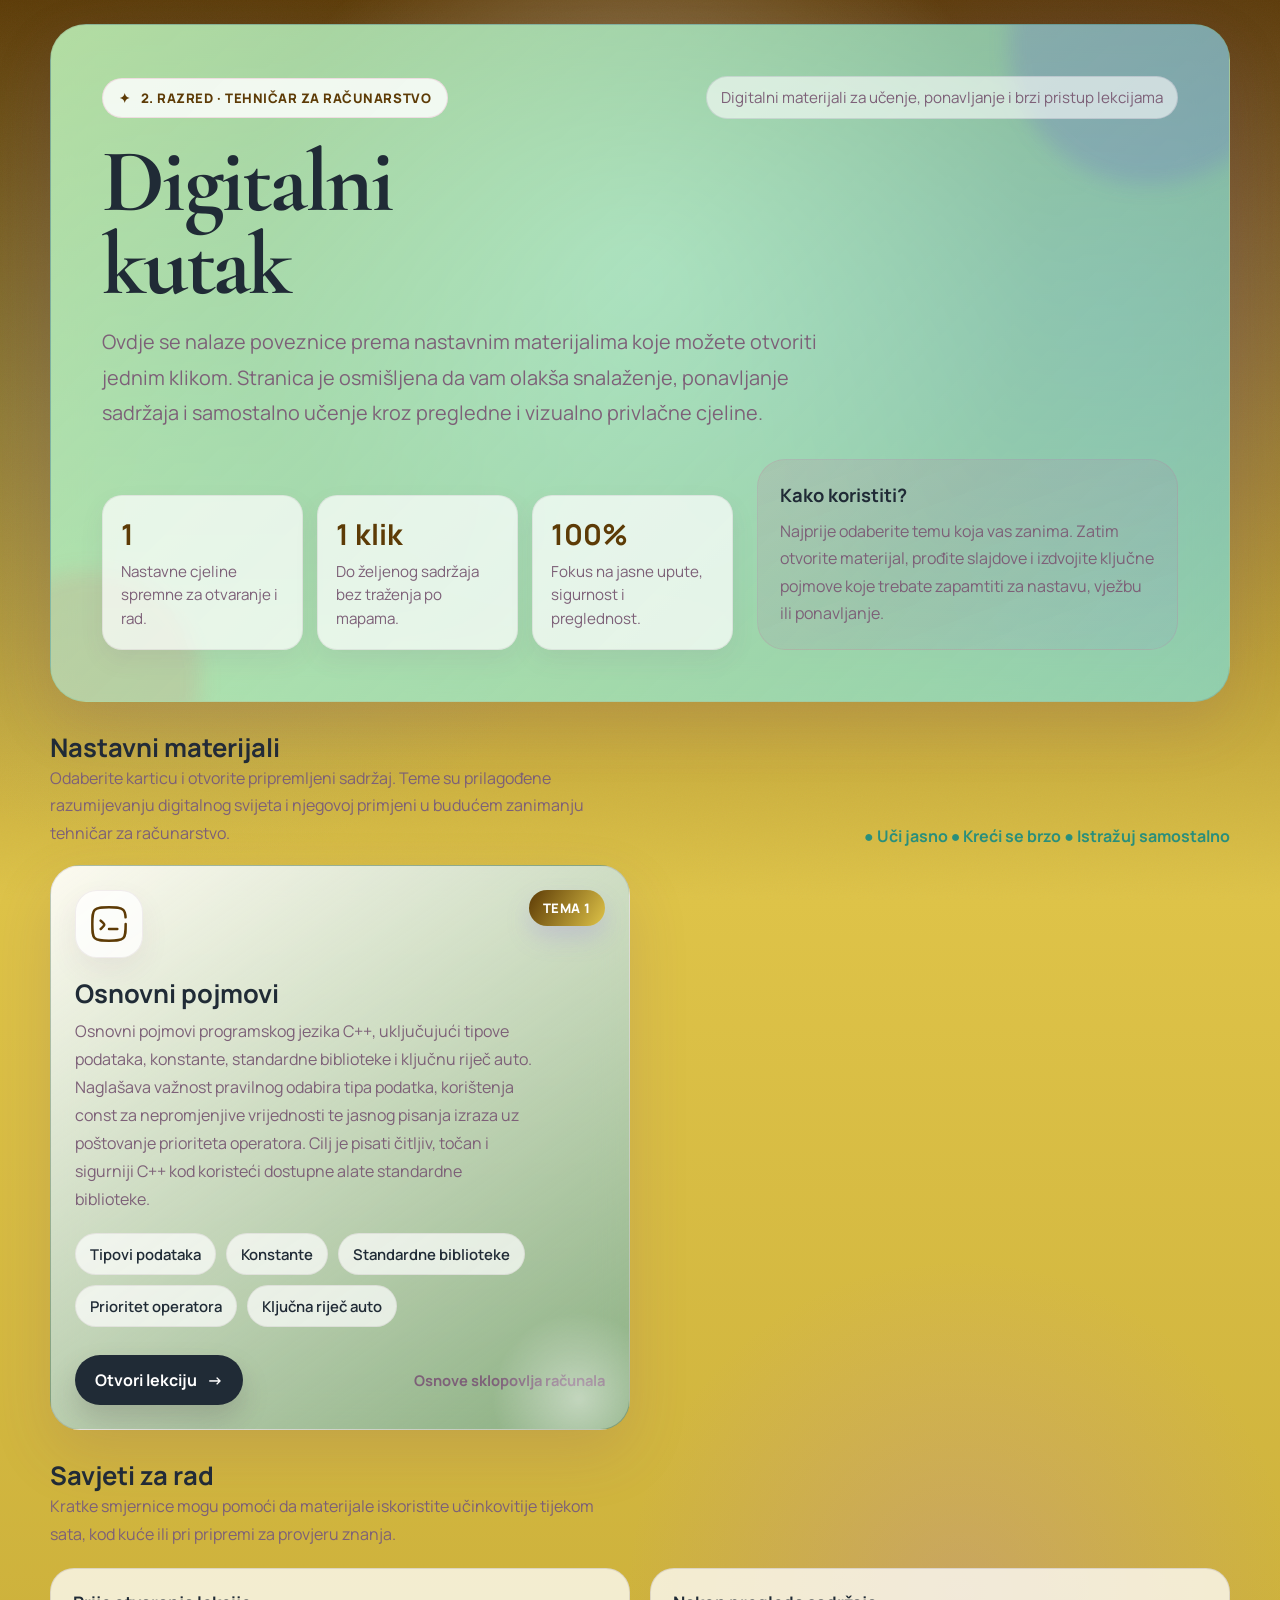
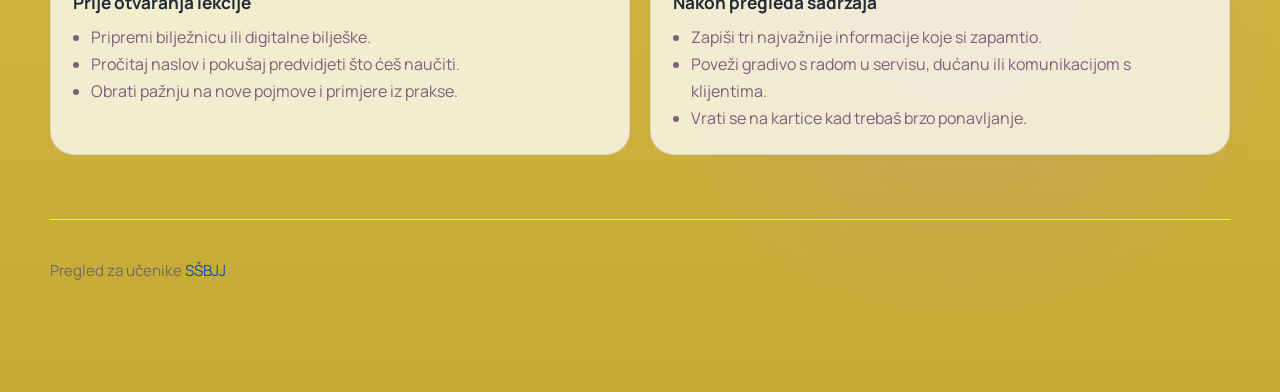
==== index.html @ 0dcd04c0 "initial" ====
<!DOCTYPE html>
<html lang="hr">

<head>
  <meta charset="UTF-8" />
  <meta name="viewport" content="width=device-width, initial-scale=1.0" />
  <title>Digitalni kutak - Tehničar za računarstvo</title>
  <link rel="preconnect" href="https://fonts.googleapis.com">
  <link rel="preconnect" href="https://fonts.gstatic.com" crossorigin>
  <link
    href="https://fonts.googleapis.com/css2?family=Cormorant+Garamond:wght@500;600;700&family=Manrope:wght@400;500;600;700;800&display=swap"
    rel="stylesheet">

  <link rel="stylesheet" href="extra.css">
  <style>
    :root {
      --bg: #f8f8ff;
      --surface: rgba(255, 255, 255, 0.72);
      --surface-strong: rgba(255, 255, 255, 0.9);
      --text: #202b36;
      --muted: #7d6078;
      --line: rgba(57, 43, 89, 0.12);
      --primary: #5d3b06;
      --primary-2: #dec348;
      --accent: #ffbf69;
      --success: #2a8f7b;
      --shadow: 0 24px 60px rgba(117, 66, 113, 0.16);
      --radius-xl: 30px;
      --radius-lg: 22px;
      --radius-md: 16px;
      --space: clamp(16px, 2vw, 24px);
    }

    * {
      box-sizing: border-box;
    }

    html {
      scroll-behavior: smooth;
    }

    body {
      margin: 0;
      min-height: 100vh;
      font-family: 'Manrope', sans-serif;
      color: var(--text);
      background:
        radial-gradient(circle at 15% 20%, rgba(79, 141, 217, 0.18), transparent 24%),
        radial-gradient(circle at 85% 15%, rgba(126, 107, 232, 0.2), transparent 20%),
        radial-gradient(circle at 75% 80%, rgba(173, 105, 255, 0.18), transparent 18%),
        linear-gradient(180deg, #5d3b06 0%, #dec348 45%, #c5a936 100%);
      overflow-x: hidden;
    }

    .grain,
    .glow {
      position: fixed;
      inset: 0;
      pointer-events: none;
      z-index: 0;
    }

    .grain {
      opacity: 0.08;
      background-image: url("data:image/svg+xml,%3Csvg xmlns='http://www.w3.org/2000/svg' width='180' height='180' viewBox='0 0 180 180'%3E%3Cfilter id='n'%3E%3CfeTurbulence type='fractalNoise' baseFrequency='0.8' numOctaves='2' stitchTiles='stitch'/%3E%3C/filter%3E%3Crect width='180' height='180' filter='url(%23n)' opacity='0.45'/%3E%3C/svg%3E");
    }

    .glow {
      background: radial-gradient(circle at 50% 30%, rgba(255, 255, 255, 0.45), transparent 45%);
    }

    .page {
      position: relative;
      z-index: 1;
      width: min(1180px, calc(100% - 32px));
      margin: 0 auto;
      padding: 24px 0 48px;
    }

    .hero {
      position: relative;
      overflow: hidden;
      padding: clamp(28px, 4vw, 52px);
      border: 1px solid var(--line);
      border-radius: 36px;
      background: linear-gradient(135deg, rgba(197, 255, 195, 0.82), rgba(112, 238, 255, 0.58));
      backdrop-filter: blur(18px);
      box-shadow: var(--shadow);
      isolation: isolate;
    }

    .hero::before,
    .hero::after {
      content: "";
      position: absolute;
      border-radius: 50%;
      filter: blur(10px);
      z-index: -1;
    }

    .hero::before {
      width: 280px;
      height: 280px;
      top: -120px;
      right: -60px;
      background: rgba(100, 79, 217, 0.18);
    }

    .hero::after {
      width: 220px;
      height: 220px;
      left: -70px;
      bottom: -90px;
      background: rgba(232, 107, 107, 0.15);
    }

    .hero-top {
      display: flex;
      justify-content: space-between;
      gap: 16px;
      align-items: center;
      flex-wrap: wrap;
      margin-bottom: 22px;
    }

    .badge {
      display: inline-flex;
      align-items: center;
      gap: 10px;
      padding: 10px 16px;
      border-radius: 999px;
      background: rgba(255, 255, 255, 0.84);
      border: 1px solid rgba(217, 79, 145, 0.16);
      color: var(--primary);
      font-weight: 800;
      letter-spacing: 0.04em;
      text-transform: uppercase;
      font-size: 0.82rem;
    }

    .theme-note {
      display: inline-flex;
      align-items: center;
      gap: 10px;
      color: var(--muted);
      font-size: 0.95rem;
      padding: 10px 14px;
      border-radius: 999px;
      background: rgba(255, 255, 255, 0.6);
      border: 1px solid var(--line);
    }

    h1 {
      margin: 0;
      max-width: 11ch;
      font-family: 'Cormorant Garamond', serif;
      font-size: clamp(3rem, 7vw, 5.8rem);
      line-height: 0.92;
      letter-spacing: -0.03em;
    }

    .lead {
      margin: 18px 0 0;
      max-width: 62ch;
      color: var(--muted);
      font-size: clamp(1.05rem, 1.8vw, 1.24rem);
      line-height: 1.8;
    }

    .hero-grid {
      display: grid;
      grid-template-columns: 1.2fr 0.8fr;
      gap: 24px;
      align-items: end;
      margin-top: 28px;
    }

    .stats {
      display: grid;
      grid-template-columns: repeat(3, minmax(0, 1fr));
      gap: 14px;
    }

    .stat {
      padding: 18px;
      border-radius: 20px;
      background: rgba(255, 255, 255, 0.72);
      border: 1px solid rgba(89, 43, 82, 0.08);
      box-shadow: 0 10px 24px rgba(117, 66, 113, 0.08);
    }

    .stat strong {
      display: block;
      font-size: 1.8rem;
      margin-bottom: 6px;
      color: var(--primary);
    }

    .stat span {
      color: var(--muted);
      font-size: 0.95rem;
      line-height: 1.5;
    }

    .mini-card {
      align-self: stretch;
      padding: 22px;
      border-radius: 28px;
      background: linear-gradient(160deg, rgba(217, 79, 145, 0.12), rgba(143, 107, 232, 0.08));
      border: 1px solid rgba(217, 79, 145, 0.12);
    }

    .mini-card h2 {
      margin: 0 0 10px;
      font-size: 1.15rem;
    }

    .mini-card p {
      margin: 0;
      color: var(--muted);
      line-height: 1.7;
    }

    .section {
      margin-top: 28px;
    }

    .section-head {
      display: flex;
      align-items: end;
      justify-content: space-between;
      gap: 16px;
      margin-bottom: 18px;
      flex-wrap: wrap;
    }

    .section-head h2 {
      margin: 0;
      font-size: clamp(1.5rem, 2vw, 2rem);
    }

    .section-head p {
      margin: 0;
      color: var(--muted);
      max-width: 58ch;
      line-height: 1.7;
    }

    .cards {
      display: grid;
      grid-template-columns: repeat(2, minmax(0, 1fr));
      gap: 20px;
    }

    .card {
      position: relative;
      overflow: hidden;
      display: flex;
      flex-direction: column;
      min-height: 320px;
      padding: 24px;
      border-radius: var(--radius-xl);
      border: 1px solid var(--line);
      background: var(--surface-strong);
      backdrop-filter: blur(16px);
      box-shadow: var(--shadow);
      text-decoration: none;
      color: inherit;
      transition: transform 180ms ease, box-shadow 180ms ease, border-color 180ms ease;
    }

    .card:hover,
    .card:focus-visible {
      transform: translateY(-5px);
      box-shadow: 0 28px 60px rgba(117, 66, 113, 0.2);
      border-color: rgba(217, 79, 145, 0.28);
    }

    .card::before {
      content: "";
      position: absolute;
      inset: auto -40px -60px auto;
      width: 180px;
      height: 180px;
      border-radius: 50%;
      background: radial-gradient(circle, rgba(255, 255, 255, 0.9), transparent 68%);
      opacity: 0.9;
    }

    .card--blue {
      background: linear-gradient(145deg, rgba(255, 255, 255, 0.92), rgba(228, 245, 255, 0.92));
    }

    .card--pink {
      background: linear-gradient(145deg, rgba(255, 255, 255, 0.92), rgba(255, 233, 245, 0.95));
    }

    .card--blue-dark {
      background: linear-gradient(145deg, rgba(255, 255, 255, 0.92), rgba(0, 158, 249, 0.35));

      &::before {
        opacity: 0.5;
      }
    }

    .card--red-dark {
      background: linear-gradient(145deg, rgba(191, 33, 27, 0.35), rgba(226, 65, 51, 0.15));
    }

    .card--yellow {
      background: linear-gradient(145deg, rgba(255, 255, 255, 0.92), rgba(243, 181, 60, .25));
    }

    .card--green {
      background: linear-gradient(145deg, rgba(255, 255, 255, 0.92), rgba(62, 139, 135, 0.25));
    }

    .card-top {
      display: flex;
      justify-content: space-between;
      align-items: flex-start;
      gap: 16px;
    }

    .icon-wrap {
      width: 68px;
      height: 68px;
      border-radius: 22px;
      display: grid;
      place-items: center;
      background: rgba(255, 255, 255, 0.78);
      border: 1px solid rgba(89, 43, 82, 0.08);
      box-shadow: 0 12px 28px rgba(117, 66, 113, 0.08);
      flex-shrink: 0;
    }

    .tag {
      padding: 9px 14px;
      border-radius: 999px;
      font-size: 0.82rem;
      font-weight: 800;
      letter-spacing: 0.04em;
      text-transform: uppercase;
      color: white;
      background: linear-gradient(120deg, var(--primary), var(--primary-2));
      box-shadow: 0 12px 24px rgba(143, 107, 232, 0.22);
    }

    .card h3 {
      margin: 22px 0 10px;
      font-size: clamp(1.55rem, 2vw, 2rem);
      line-height: 1.08;
    }

    .card p {
      margin: 0;
      color: var(--muted);
      line-height: 1.75;
      max-width: 46ch;
    }

    .highlights {
      display: flex;
      flex-wrap: wrap;
      gap: 10px;
      margin-top: 20px;
    }

    .chip {
      padding: 10px 14px;
      border-radius: 999px;
      background: rgba(255, 255, 255, 0.7);
      border: 1px solid rgba(89, 43, 82, 0.08);
      color: var(--text);
      font-weight: 600;
      font-size: 0.93rem;
    }

    .cta-row {
      display: flex;
      align-items: center;
      justify-content: space-between;
      gap: 16px;
      margin-top: auto;
      padding-top: 28px;
    }

    .cta {
      display: inline-flex;
      align-items: center;
      gap: 10px;
      padding: 14px 20px;
      border-radius: 999px;
      background: var(--text);
      color: #fff;
      font-weight: 700;
      text-decoration: none;
      box-shadow: 0 14px 28px rgba(54, 32, 51, 0.18);
    }

    .meta {
      color: var(--muted);
      font-size: 0.92rem;
      font-weight: 700;
    }

    .notes {
      display: grid;
      grid-template-columns: 1fr 1fr;
      gap: 20px;
      margin-top: 20px;
    }

    .note {
      padding: 22px;
      border-radius: 24px;
      background: rgba(255, 255, 255, 0.76);
      border: 1px solid var(--line);
    }

    .note h3 {
      margin: 0 0 10px;
      font-size: 1.08rem;
    }

    .note p,
    .note li {
      color: var(--muted);
      line-height: 1.7;
    }

    .note ul {
      margin: 0;
      padding-left: 18px;
    }

    footer {
      margin-top: 24px;
      padding: 18px 4px 4px;
      color: var(--muted);
      text-align: center;
      font-size: 0.95rem;
    }

    .sparkles {
      display: inline-flex;
      align-items: center;
      gap: 8px;
      font-weight: 700;
      color: var(--success);
    }

    .skip-link {
      position: absolute;
      left: 12px;
      top: -48px;
      background: #fff;
      color: var(--text);
      padding: 10px 14px;
      border-radius: 12px;
      z-index: 10;
    }

    .skip-link:focus {
      top: 12px;
    }

    @media (max-width: 900px) {

      .hero-grid,
      .cards,
      .notes {
        grid-template-columns: 1fr;
      }

      .stats {
        grid-template-columns: 1fr;
      }

      h1 {
        max-width: 100%;
      }
    }

    @media (max-width: 640px) {
      .page {
        width: min(100% - 18px, 1180px);
        padding-top: 12px;
      }

      .hero,
      .card,
      .note {
        border-radius: 24px;
      }

      .hero-top,
      .section-head,
      .cta-row,
      .card-top {
        align-items: flex-start;
      }

      .cta-row {
        flex-direction: column;
        align-items: stretch;
      }

      .cta {
        justify-content: center;
      }
    }

    @media (prefers-reduced-motion: reduce) {
      html {
        scroll-behavior: auto;
      }

      *,
      *::before,
      *::after {
        animation: none !important;
        transition: none !important;
      }
    }
  </style>
</head>

<body>
  <a class="skip-link" href="#sadrzaj">Preskoči na sadržaj</a>
  <div class="grain"></div>
  <div class="glow"></div>

  <main class="page" id="sadrzaj">
    <section class="hero" aria-labelledby="naslov-stranice">
      <div class="hero-top">
        <div class="badge">
          <span>✦</span>
          <span>2. razred · Tehničar za računarstvo</span>
        </div>
        <div class="theme-note">Digitalni materijali za učenje, ponavljanje i brzi pristup lekcijama</div>
      </div>

      <h1 id="naslov-stranice">Digitalni kutak</h1>
      <p class="lead">
        Ovdje se nalaze poveznice prema nastavnim materijalima koje možete otvoriti jednim klikom.
        Stranica je osmišljena da vam olakša snalaženje, ponavljanje sadržaja i samostalno učenje kroz pregledne i
        vizualno privlačne cjeline.
      </p>

      <div class="hero-grid">
        <div class="stats" aria-label="Brzi pregled materijala">
          <div class="stat">
            <strong>1</strong>
            <span>Nastavne cjeline spremne za otvaranje i rad.</span>
          </div>
          <div class="stat">
            <strong>1 klik</strong>
            <span>Do željenog sadržaja bez traženja po mapama.</span>
          </div>
          <div class="stat">
            <strong>100%</strong>
            <span>Fokus na jasne upute, sigurnost i preglednost.</span>
          </div>
        </div>

        <aside class="mini-card" aria-label="Napomena za učenike">
          <h2>Kako koristiti?</h2>
          <p>
            Najprije odaberite temu koja vas zanima. Zatim otvorite materijal, prođite slajdove i izdvojite ključne
            pojmove koje trebate zapamtiti za nastavu, vježbu ili ponavljanje.
          </p>
        </aside>
      </div>
    </section>

    <section class="section" aria-labelledby="materijali">
      <div class="section-head">
        <div>
          <h2 id="materijali">Nastavni materijali</h2>
          <p>Odaberite karticu i otvorite pripremljeni sadržaj. Teme su prilagođene razumijevanju digitalnog svijeta i
            njegovoj primjeni u budućem zanimanju tehničar za računarstvo.</p>
        </div>
        <div class="sparkles">● Uči jasno ● Kreći se brzo ● Istražuj samostalno</div>
      </div>

      <div class="cards">
        <a class="card card--blue-dark" href="./osnove.html" target="_blank" rel="noopener noreferrer"
          aria-label="Otvori materijal Osnovni pojmovi">
          <div class="card-top">
            <div class="icon-wrap" aria-hidden="true">
              <svg viewBox="0 0 24 24" width="40px" fill="none" xmlns="http://www.w3.org/2000/svg">
                <g id="SVGRepo_bgCarrier" stroke-width="0"></g>
                <g id="SVGRepo_tracerCarrier" stroke-linecap="round" stroke-linejoin="round"></g>
                <g id="SVGRepo_iconCarrier">
                  <path d="M17 15H14.5H12" stroke="#5d3b06" stroke-width="1.5" stroke-linecap="round"></path>
                  <path
                    d="M7 10L7.2344 10.1953C8.51608 11.2634 9.15693 11.7974 9.15693 12.5C9.15693 13.2026 8.51608 13.7366 7.2344 14.8047L7 15"
                    stroke="#5d3b06" stroke-width="1.5" stroke-linecap="round"></path>
                  <path
                    d="M22 12C22 16.714 22 19.0711 20.5355 20.5355C19.0711 22 16.714 22 12 22C7.28595 22 4.92893 22 3.46447 20.5355C2 19.0711 2 16.714 2 12C2 7.28595 2 4.92893 3.46447 3.46447C4.92893 2 7.28595 2 12 2C16.714 2 19.0711 2 20.5355 3.46447C21.5093 4.43821 21.8356 5.80655 21.9449 8"
                    stroke="#5d3b06" stroke-width="1.5" stroke-linecap="round"></path>
                </g>
              </svg>
            </div>
            <span class="tag">Tema 1</span>
          </div>

          <h3>Osnovni pojmovi</h3>
          <p>
            Osnovni pojmovi programskog jezika C++, uključujući tipove podataka, konstante, standardne biblioteke i
            ključnu riječ auto. Naglašava važnost pravilnog odabira tipa podatka, korištenja const za nepromjenjive
            vrijednosti te jasnog pisanja izraza uz poštovanje prioriteta operatora. Cilj je pisati čitljiv, točan i
            sigurniji C++ kod koristeći dostupne alate standardne biblioteke.
          </p>

          <div class="highlights" aria-label="Ključne teme">
            <span class="chip">Tipovi podataka</span>
            <span class="chip">Konstante</span>
            <span class="chip">Standardne biblioteke</span>
            <span class="chip">Prioritet operatora</span>
            <span class="chip">Ključna riječ auto</span>
          </div>

          <div class="cta-row">
            <span class="cta">Otvori lekciju <span aria-hidden="true">→</span></span>
            <span class="meta">Osnove sklopovlja računala</span>
          </div>
        </a>

        <!-- <a class="card card--pink" href="./pretrazivaci.html" target="_blank" rel="noopener noreferrer"
          aria-label="Otvori materijal Internetski pretraživači i društvene mreže u poslovanju">
          <div class="card-top">
            <div class="icon-wrap" aria-hidden="true">
              <svg width="34" height="34" viewBox="0 0 24 24" fill="none" stroke="#d94f91" stroke-width="1.8"
                stroke-linecap="round" stroke-linejoin="round">
                <circle cx="11" cy="11" r="6"></circle>
                <path d="m20 20-3.5-3.5"></path>
                <path d="M8.5 11h5"></path>
                <path d="M11 8.5v5"></path>
              </svg>
            </div>
            <span class="tag">Tema 2</span>
          </div>

          <h3>Internetski pretraživači i društvene mreže</h3>
          <p>
            Ovaj materijal pokazuje kako tražiti informacije, procijeniti vjerodostojnost izvora i razumjeti digitalnu
            prisutnost u poslovanju.
            Posebno je koristan za zanimanje kozmetičara jer povezuje online komunikaciju, klijente i profesionalni
            nastup.
          </p>

          <div class="highlights" aria-label="Ključne teme">
            <span class="chip">Ključne riječi</span>
            <span class="chip">Pouzdani izvori</span>
            <span class="chip">Društvene mreže</span>
            <span class="chip">Online reputacija</span>
          </div>

          <div class="cta-row">
            <span class="cta">Otvori lekciju <span aria-hidden="true">→</span></span>
            <span class="meta">Digitalne vještine za struku</span>
          </div>
        </a>

        <a class="card card--blue-dark" href="./word.html" target="_blank" rel="noopener noreferrer"
          aria-label="Otvori materijal Programi za oblikovanje i obradu teksta – MS Word">
          <div class="card-top">
            <div class="icon-wrap" aria-hidden="true">
              <svg viewBox="0 0 32 32" xmlns="http://www.w3.org/2000/svg" xmlns:xlink="http://www.w3.org/1999/xlink"
                fill="#000000" width="34">
                <g id="SVGRepo_bgCarrier" stroke-width="0"></g>
                <g id="SVGRepo_tracerCarrier" stroke-linecap="round" stroke-linejoin="round"></g>
                <g id="SVGRepo_iconCarrier">
                  <defs>
                    <linearGradient id="a" x1="4.494" y1="-1712.086" x2="13.832" y2="-1695.914"
                      gradientTransform="translate(0 1720)" gradientUnits="userSpaceOnUse">
                      <stop offset="0" stop-color="#2368c4"></stop>
                      <stop offset="0.5" stop-color="#1a5dbe"></stop>
                      <stop offset="1" stop-color="#1146ac"></stop>
                    </linearGradient>
                  </defs>
                  <title>file_type_word</title>
                  <path
                    d="M28.806,3H9.705A1.192,1.192,0,0,0,8.512,4.191h0V9.5l11.069,3.25L30,9.5V4.191A1.192,1.192,0,0,0,28.806,3Z"
                    style="fill:#41a5ee"></path>
                  <path d="M30,9.5H8.512V16l11.069,1.95L30,16Z" style="fill:#2b7cd3"></path>
                  <path d="M8.512,16v6.5L18.93,23.8,30,22.5V16Z" style="fill:#185abd"></path>
                  <path d="M9.705,29h19.1A1.192,1.192,0,0,0,30,27.809h0V22.5H8.512v5.309A1.192,1.192,0,0,0,9.705,29Z"
                    style="fill:#103f91"></path>
                  <path d="M16.434,8.2H8.512V24.45h7.922a1.2,1.2,0,0,0,1.194-1.191V9.391A1.2,1.2,0,0,0,16.434,8.2Z"
                    style="opacity:0.10000000149011612;isolation:isolate"></path>
                  <path d="M15.783,8.85H8.512V25.1h7.271a1.2,1.2,0,0,0,1.194-1.191V10.041A1.2,1.2,0,0,0,15.783,8.85Z"
                    style="opacity:0.20000000298023224;isolation:isolate"></path>
                  <path d="M15.783,8.85H8.512V23.8h7.271a1.2,1.2,0,0,0,1.194-1.191V10.041A1.2,1.2,0,0,0,15.783,8.85Z"
                    style="opacity:0.20000000298023224;isolation:isolate"></path>
                  <path d="M15.132,8.85H8.512V23.8h6.62a1.2,1.2,0,0,0,1.194-1.191V10.041A1.2,1.2,0,0,0,15.132,8.85Z"
                    style="opacity:0.20000000298023224;isolation:isolate"></path>
                  <path
                    d="M3.194,8.85H15.132a1.193,1.193,0,0,1,1.194,1.191V21.959a1.193,1.193,0,0,1-1.194,1.191H3.194A1.192,1.192,0,0,1,2,21.959V10.041A1.192,1.192,0,0,1,3.194,8.85Z"
                    style="fill:url(#a)"></path>
                  <path
                    d="M6.9,17.988c.023.184.039.344.046.481h.028c.01-.13.032-.287.065-.47s.062-.338.089-.465l1.255-5.407h1.624l1.3,5.326a7.761,7.761,0,0,1,.162,1h.022a7.6,7.6,0,0,1,.135-.975l1.039-5.358h1.477l-1.824,7.748H10.591L9.354,14.742q-.054-.222-.122-.578t-.084-.52H9.127q-.021.189-.084.561c-.042.249-.075.432-.1.552L7.78,19.871H6.024L4.19,12.127h1.5l1.131,5.418A4.469,4.469,0,0,1,6.9,17.988Z"
                    style="fill:#fff"></path>
                </g>
              </svg>
            </div>
            <span class="tag">Tema 3</span>
          </div>

          <h3>Programi za oblikovanje i obradu teksta – MS Word</h3>
          <p>
            Materijal uvodi učenike u radno okruženje programa Microsoft Word te objašnjava kako izraditi,
            urediti i oblikovati tekstualni dokument. Kroz primjere uče se pokretanje programa, rad sa
            sučeljem, spremanje datoteka te osnovno oblikovanje teksta, odlomaka, stranice, tablica i slika.
          </p>

          <div class="highlights" aria-label="Ključne teme">
            <span class="chip">Sučelje i kartice</span>
            <span class="chip">Pisanje i oblikovanje teksta</span>
            <span class="chip">Odlomci i stranica</span>
            <span class="chip">Tablice i slike</span>
          </div>

          <div class="cta-row">
            <span class="cta">Otvori lekciju <span aria-hidden="true">→</span></span>
            <span class="meta">Osnove rada u MS Wordu</span>
          </div>
        </a>

        <a class="card card--yellow" href="./vrste-komunikacije.html" target="_blank" rel="noopener noreferrer"
          aria-label="Otvori materijal Vrste elektroničke komunikacije">
          <div class="card-top">
            <div class="icon-wrap" aria-hidden="true">
              <svg fill="rgba(243, 181, 60, .55)" width="34px" height="34px" viewBox="0 0 64 64" version="1.1"
                xml:space="preserve" xmlns="http://www.w3.org/2000/svg" xmlns:xlink="http://www.w3.org/1999/xlink"
                stroke="rgba(243, 181, 60, .55)" stroke-width="1.92">
                <g id="SVGRepo_bgCarrier" stroke-width="0"></g>
                <g id="SVGRepo_tracerCarrier" stroke-linecap="round" stroke-linejoin="round"></g>
                <g id="SVGRepo_iconCarrier">
                  <g id="smart_lamp"></g>
                  <g id="e-wallet"></g>
                  <g id="virtual_reality"></g>
                  <g id="payment"></g>
                  <g id="cloud_storage"></g>
                  <g id="security_camera"></g>
                  <g id="smart_home"></g>
                  <g id="connection"></g>
                  <g id="game"></g>
                  <g id="drone"></g>
                  <g id="smart_car"></g>
                  <g id="camera"></g>
                  <g id="online_business"></g>
                  <g id="smartwatch"></g>
                  <g id="online_shopping"></g>
                  <g id="smart_Television"></g>
                  <g id="security"></g>
                  <g id="communication">
                    <g>
                      <path
                        d="M35,30c2.2,0,4-1.8,4-4s-1.8-4-4-4c-2.2,0-4,1.8-4,4S32.8,30,35,30z M35,24c1.1,0,2,0.9,2,2s-0.9,2-2,2s-2-0.9-2-2 S33.9,24,35,24z">
                      </path>
                      <path
                        d="M24,30c2.2,0,4-1.8,4-4s-1.8-4-4-4s-4,1.8-4,4S21.8,30,24,30z M24,24c1.1,0,2,0.9,2,2s-0.9,2-2,2s-2-0.9-2-2 S22.9,24,24,24z">
                      </path>
                      <path
                        d="M13,22c-2.2,0-4,1.8-4,4s1.8,4,4,4s4-1.8,4-4S15.2,22,13,22z M13,28c-1.1,0-2-0.9-2-2s0.9-2,2-2s2,0.9,2,2S14.1,28,13,28z ">
                      </path>
                      <path
                        d="M60.3,9.1c-0.4-0.1-0.8,0-1.1,0.3l-8.5,10.2C50,20.5,48.8,21,47.7,21H45v-6c0-3.3-2.7-6-6-6H9c-3.3,0-6,2.7-6,6v39 c0,0.4,0.3,0.8,0.7,0.9C3.8,55,3.9,55,4,55c0.3,0,0.6-0.1,0.8-0.4l8.5-10.2c0.8-0.9,1.9-1.4,3.1-1.4H19v6c0,3.3,2.7,6,6,6h30 c3.3,0,6-2.7,6-6V10C61,9.6,60.7,9.2,60.3,9.1z M11.7,43.2L5,51.2V15c0-2.2,1.8-4,4-4h30c2.2,0,4,1.8,4,4v22c0,2.2-1.8,4-4,4H16.3 C14.6,41,12.9,41.8,11.7,43.2z M59,49c0,2.2-1.8,4-4,4H25c-2.2,0-4-1.8-4-4v-6h18c3.3,0,6-2.7,6-6V23h2.7c1.8,0,3.5-0.8,4.6-2.2 l6.7-8.1V49z">
                      </path>
                      <path
                        d="M47,38c0,2.2,1.8,4,4,4s4-1.8,4-4s-1.8-4-4-4S47,35.8,47,38z M53,38c0,1.1-0.9,2-2,2s-2-0.9-2-2s0.9-2,2-2S53,36.9,53,38z ">
                      </path>
                    </g>
                  </g>
                  <g id="remote_control"></g>
                  <g id="satelite_dish"></g>
                </g>
              </svg>
            </div>
            <span class="tag">Tema 4</span>
          </div>

          <h3>Vrste elektroničke komunikacije</h3>
          <p>
            Materijal sadrži primjere pomoću kojih učenici upoznaju e-poštu, chat aplikacije, videopozive i alate
            za timsku suradnju te razlikuju formalnu od neformalne komunikacije. Obrađuju se struktura poslovne
            e-poruke, pravila poslovnog bontona, primjeren jezik i profesionalan ton u komunikaciji s klijentima i
            suradnicima.
          </p>

          <div class="highlights" aria-label="Ključne teme">
            <span class="chip">Eketronička komunikacija</span>
            <span class="chip">Formalno / Neformalno</span>
            <span class="chip">Pravila pisanja</span>
            <span class="chip">Rizične poruke</span>
          </div>

          <div class="cta-row">
            <span class="cta">Otvori lekciju <span aria-hidden="true">→</span></span>
            <span class="meta">Komunikacija sa klijentima</span>
          </div>
        </a>

        <a class="card card--red-dark" href="./posta.html" target="_blank" rel="noopener noreferrer"
          aria-label="Otvori materijal Programi za oblikovanje i obradu teksta – MS Word">
          <div class="card-top">
            <div class="icon-wrap" aria-hidden="true">
              <svg viewBox="0 0 24 24" fill="none" width="34px" xmlns="http://www.w3.org/2000/svg">
                <g id="SVGRepo_bgCarrier" stroke-width="0"></g>
                <g id="SVGRepo_tracerCarrier" stroke-linecap="round" stroke-linejoin="round"></g>
                <g id="SVGRepo_iconCarrier">
                  <path d="M4 7.00005L10.2 11.65C11.2667 12.45 12.7333 12.45 13.8 11.65L20 7" stroke="#bf211b"
                    stroke-width="2" stroke-linecap="round" stroke-linejoin="round"></path>
                  <rect x="3" y="5" width="18" height="14" rx="2" stroke="#bf211b" stroke-width="2"
                    stroke-linecap="round"></rect>
                </g>
              </svg>
            </div>
            <span class="tag">Tema 5</span>
          </div>

          <h3>Elektronička pošta u poslovanju</h3>
          <p>
            Materijal uvodi učenike u poslovnu uporabu elektroničke pošte u programu Gmail te objašnjava kako otvoriti,
            konfigurirati i sigurno koristiti e-mail račun. Kroz praktične primjere učenici uče postaviti dvofaktorsku
            autentifikaciju, organizirati dolaznu poštu pomoću oznaka i filtara, sigurno slati privitke i velike
            datoteke putem Google Drive poveznica te pisati jasne i profesionalne poslovne poruke.
          </p>

          <div class="highlights" aria-label="Ključne teme">
            <span class="chip">Račun i sigurnost</span>
            <span class="chip">Oznake, filtri, pretraživanje</span>
            <span class="chip">Poslovni odgovor</span>
            <span class="chip">Automatizacija</span>
          </div>

          <div class="cta-row">
            <span class="cta">Otvori lekciju <span aria-hidden="true">→</span></span>
            <span class="meta">Osnove rada sa Gmailom</span>
          </div>
        </a>

        <a class="card card--green" href="./excel.html" target="_blank" rel="noopener noreferrer"
          aria-label="Otvori materijal Programi za oblikovanje i obradu teksta – MS Excel">
          <div class="card-top">
            <div class="icon-wrap" aria-hidden="true">
              <svg viewBox="0 0 32 32" xmlns="http://www.w3.org/2000/svg" xmlns:xlink="http://www.w3.org/1999/xlink"
                fill="#000000" width="34">
                <g id="SVGRepo_bgCarrier" stroke-width="0"></g>
                <g id="SVGRepo_tracerCarrier" stroke-linecap="round" stroke-linejoin="round"></g>
                <g id="SVGRepo_iconCarrier">
                  <defs>
                    <linearGradient id="a" x1="4.494" y1="-2092.086" x2="13.832" y2="-2075.914"
                      gradientTransform="translate(0 2100)" gradientUnits="userSpaceOnUse">
                      <stop offset="0" stop-color="#18884f"></stop>
                      <stop offset="0.5" stop-color="#117e43"></stop>
                      <stop offset="1" stop-color="#0b6631"></stop>
                    </linearGradient>
                  </defs>
                  <title>file_type_excel</title>
                  <path
                    d="M19.581,15.35,8.512,13.4V27.809A1.192,1.192,0,0,0,9.705,29h19.1A1.192,1.192,0,0,0,30,27.809h0V22.5Z"
                    style="fill:#185c37"></path>
                  <path d="M19.581,3H9.705A1.192,1.192,0,0,0,8.512,4.191h0V9.5L19.581,16l5.861,1.95L30,16V9.5Z"
                    style="fill:#21a366"></path>
                  <path d="M8.512,9.5H19.581V16H8.512Z" style="fill:#107c41"></path>
                  <path d="M16.434,8.2H8.512V24.45h7.922a1.2,1.2,0,0,0,1.194-1.191V9.391A1.2,1.2,0,0,0,16.434,8.2Z"
                    style="opacity:0.10000000149011612;isolation:isolate"></path>
                  <path d="M15.783,8.85H8.512V25.1h7.271a1.2,1.2,0,0,0,1.194-1.191V10.041A1.2,1.2,0,0,0,15.783,8.85Z"
                    style="opacity:0.20000000298023224;isolation:isolate"></path>
                  <path d="M15.783,8.85H8.512V23.8h7.271a1.2,1.2,0,0,0,1.194-1.191V10.041A1.2,1.2,0,0,0,15.783,8.85Z"
                    style="opacity:0.20000000298023224;isolation:isolate"></path>
                  <path d="M15.132,8.85H8.512V23.8h6.62a1.2,1.2,0,0,0,1.194-1.191V10.041A1.2,1.2,0,0,0,15.132,8.85Z"
                    style="opacity:0.20000000298023224;isolation:isolate"></path>
                  <path
                    d="M3.194,8.85H15.132a1.193,1.193,0,0,1,1.194,1.191V21.959a1.193,1.193,0,0,1-1.194,1.191H3.194A1.192,1.192,0,0,1,2,21.959V10.041A1.192,1.192,0,0,1,3.194,8.85Z"
                    style="fill:#117e43"></path>
                  <path
                    d="M5.7,19.873l2.511-3.884-2.3-3.862H7.758L9.013,14.6c.116.234.2.408.238.524h.017c.082-.188.169-.369.26-.546l1.342-2.447h1.7l-2.359,3.84,2.419,3.905H10.821l-1.45-2.711A2.355,2.355,0,0,1,9.2,16.8H9.176a1.688,1.688,0,0,1-.168.351L7.515,19.873Z"
                    style="fill:#fff"></path>
                  <path d="M28.806,3H19.581V9.5H30V4.191A1.192,1.192,0,0,0,28.806,3Z" style="fill:#33c481"></path>
                  <path d="M19.581,16H30v6.5H19.581Z" style="fill:#107c41"></path>
                </g>
              </svg>
            </div>
            <span class="tag">Tema 6</span>
          </div>

          <h3>Programi za izradu tabličnih proračuna – MS Excel </h3>
          <p>
            Materijal uvodi učenike u radno okruženje programa Microsoft Excel te objašnjava kako izraditi, urediti i
            oblikovati proračunske tablice. Kroz primjere uče se pokretanje programa, rad sa sučeljem, unos i uređivanje
            podataka, spremanje radnih knjiga te osnovno oblikovanje ćelija, redaka, stupaca, tablica, formula i
            grafikona.
          </p>

          <div class="highlights" aria-label="Ključne teme">
            <span class="chip">Sučelje i kartice</span>
            <span class="chip">Ćelije i formati</span>
            <span class="chip">Funkcije</span>
            <span class="chip">Grafikoni</span>
          </div>

          <div class="cta-row">
            <span class="cta">Otvori lekciju <span aria-hidden="true">→</span></span>
            <span class="meta">Osnove rada u MS Excelu</span>
          </div>
        </a> -->

      </div>
    </section>

    <section class="section" aria-labelledby="savjeti">
      <div class="section-head">
        <div>
          <h2 id="savjeti">Savjeti za rad</h2>
          <p>Kratke smjernice mogu pomoći da materijale iskoristite učinkovitije tijekom sata, kod kuće ili pri pripremi
            za provjeru znanja.</p>
        </div>
      </div>

      <div class="notes">
        <article class="note">
          <h3>Prije otvaranja lekcije</h3>
          <ul>
            <li>Pripremi bilježnicu ili digitalne bilješke.</li>
            <li>Pročitaj naslov i pokušaj predvidjeti što ćeš naučiti.</li>
            <li>Obrati pažnju na nove pojmove i primjere iz prakse.</li>
          </ul>
        </article>

        <article class="note">
          <h3>Nakon pregleda sadržaja</h3>
          <ul>
            <li>Zapiši tri najvažnije informacije koje si zapamtio.</li>
            <li>Poveži gradivo s radom u servisu, dućanu ili komunikacijom s klijentima.</li>
            <li>Vrati se na kartice kad trebaš brzo ponavljanje.</li>
          </ul>
        </article>
      </div>
    </section>

    <footer class="footer">
      <div class="container footer-box">
        <p>Pregled za učenike <a href="https://ss-ban-jjelacic-zapresic.skole.hr/" target="_blank"
            class="ssbjj">SŠBJJ</a>
        </p>
        <!-- <script type="text/javascript" src="https://cdnjs.buymeacoffee.com/1.0.0/button.prod.min.js"
          data-name="bmc-button" data-slug="clockworks" data-color="#FFDD00" data-emoji="☕" data-font="Poppins"
          data-text="Buy me coffee" data-outline-color="#000000" data-font-color="#000000"
          data-coffee-color="#ffffff"></script> -->
      </div>
    </footer>
  </main>
</body>

</html>
---- extra.css ----
:root {
    --space-1: 0.25rem;
    --space-2: 0.5rem;
    --space-3: 0.75rem;
    --space-4: 1rem;
    --space-5: 1.25rem;
    --space-6: 1.5rem;
    --space-8: 2rem;
    --space-10: 2.5rem;
    --space-12: 3rem;
    --space-16: 4rem;
    --space-20: 5rem;
    --color-text-muted: #6e6a62;
    --color-divider: #dcd9d5;
    --ssbjj-primary: #ffe640;
    --ssbjj-secondary: #034ea2;
}

.flex {
    display: flex;
}

.flex-column {
    flex-direction: column;
}

.w-50 {
    width: 50%;
}

.w-75 {
    width: 75%;
}

.w-100 {
    width: 100%;
}

.mt-space-8 {
    margin-top: var(--space-8);
}

.mt-space-4 {
    margin-top: var(--space-4);
}

.mx-auto {
    margin-right: auto;
    margin-left: auto;
}

.primary {
    color: var(--primary);
}

.italic {
    font-style: italic;
}

.bold {
    font-weight: bold;
}


.align-self-center {
    align-self: center;
}

.fit-cover {
    object-fit: cover;
}

.footer {
    padding: var(--space-10) 0 var(--space-12);
    color: var(--color-text-muted);
}

.footer-box {
    border-top: 1px solid var(--color-divider);
    padding-top: var(--space-6);
    display: flex;
    justify-content: space-between;
    gap: var(--space-4);
    flex-wrap: wrap;
    align-items: center;
}

.ssbjj {
    position: relative;
    color: var(--ssbjj-secondary);
    text-decoration: none;
    transition: all 250ms ease-in-out;

    &::before {
        content: '';
        position: absolute;
        bottom: 0;
        left: 0;
        width: 0;
        height: 0;
        background-color: var(--ssbjj-secondary);
        transition: all 250ms ease-in-out;
    }
}

.ssbjj:hover {
    color: var(--ssbjj-primary);

    &::before {
        width: 100%;
        height: 1px;
        background-color: var(--ssbjj-primary);
    }
}

@media print {
    .no-print {
        display: none;
    }
}

.modalImage {
    border-radius: 5px;
    cursor: pointer;
    transition: 0.3s;

    &.contain-250 {
        display: block;
        object-fit: contain;
        max-width: 250px;
    }
}

.modalImage:hover {
    opacity: 0.75;
}

.modal {
    display: none;
    position: fixed;
    z-index: 999;
    padding-top: 100px;
    left: 0;
    top: 0;
    width: 100%;
    height: 100%;
    overflow: auto;
    background-color: rgb(255, 255, 255);
    background-color: rgba(255, 255, 255, 0.9);
}

.modal-content {
    margin: auto;
    display: block;
    width: 80%;
    max-width: 50vw;
}

#caption {
    margin: auto;
    display: block;
    width: 80%;
    max-width: 700px;
    text-align: center;
    color: var(--primary);
    padding: 10px 0;
    font-size: var(--space-6);
}

.modal-content,
#caption {
    -webkit-animation-name: zoom;
    -webkit-animation-duration: 0.6s;
    animation-name: zoom;
    animation-duration: 0.6s;
}

@-webkit-keyframes zoom {
    from {
        -webkit-transform: scale(0)
    }

    to {
        -webkit-transform: scale(1)
    }
}

@keyframes zoom {
    from {
        transform: scale(0)
    }

    to {
        transform: scale(1)
    }
}

.close {
    position: absolute;
    top: 15px;
    right: 35px;
    color: var(--primary);
    font-size: 40px;
    font-weight: bold;
    transition: 0.3s;
}

.close:hover,
.close:focus {
    color: var(--primary-2);
    text-decoration: none;
    cursor: pointer;
}

.click {
    position: relative;

    &::before {
        content: '👆';
        position: absolute;
        top: 0.5rem;
        right: 0.5rem;
    }
}

.none tr td:nth-child(2),
.none tr td:nth-child(3) {
    opacity: 0;
}

@media only screen and (max-width: 700px) {
    .modal-content {
        width: 100%;
    }
}
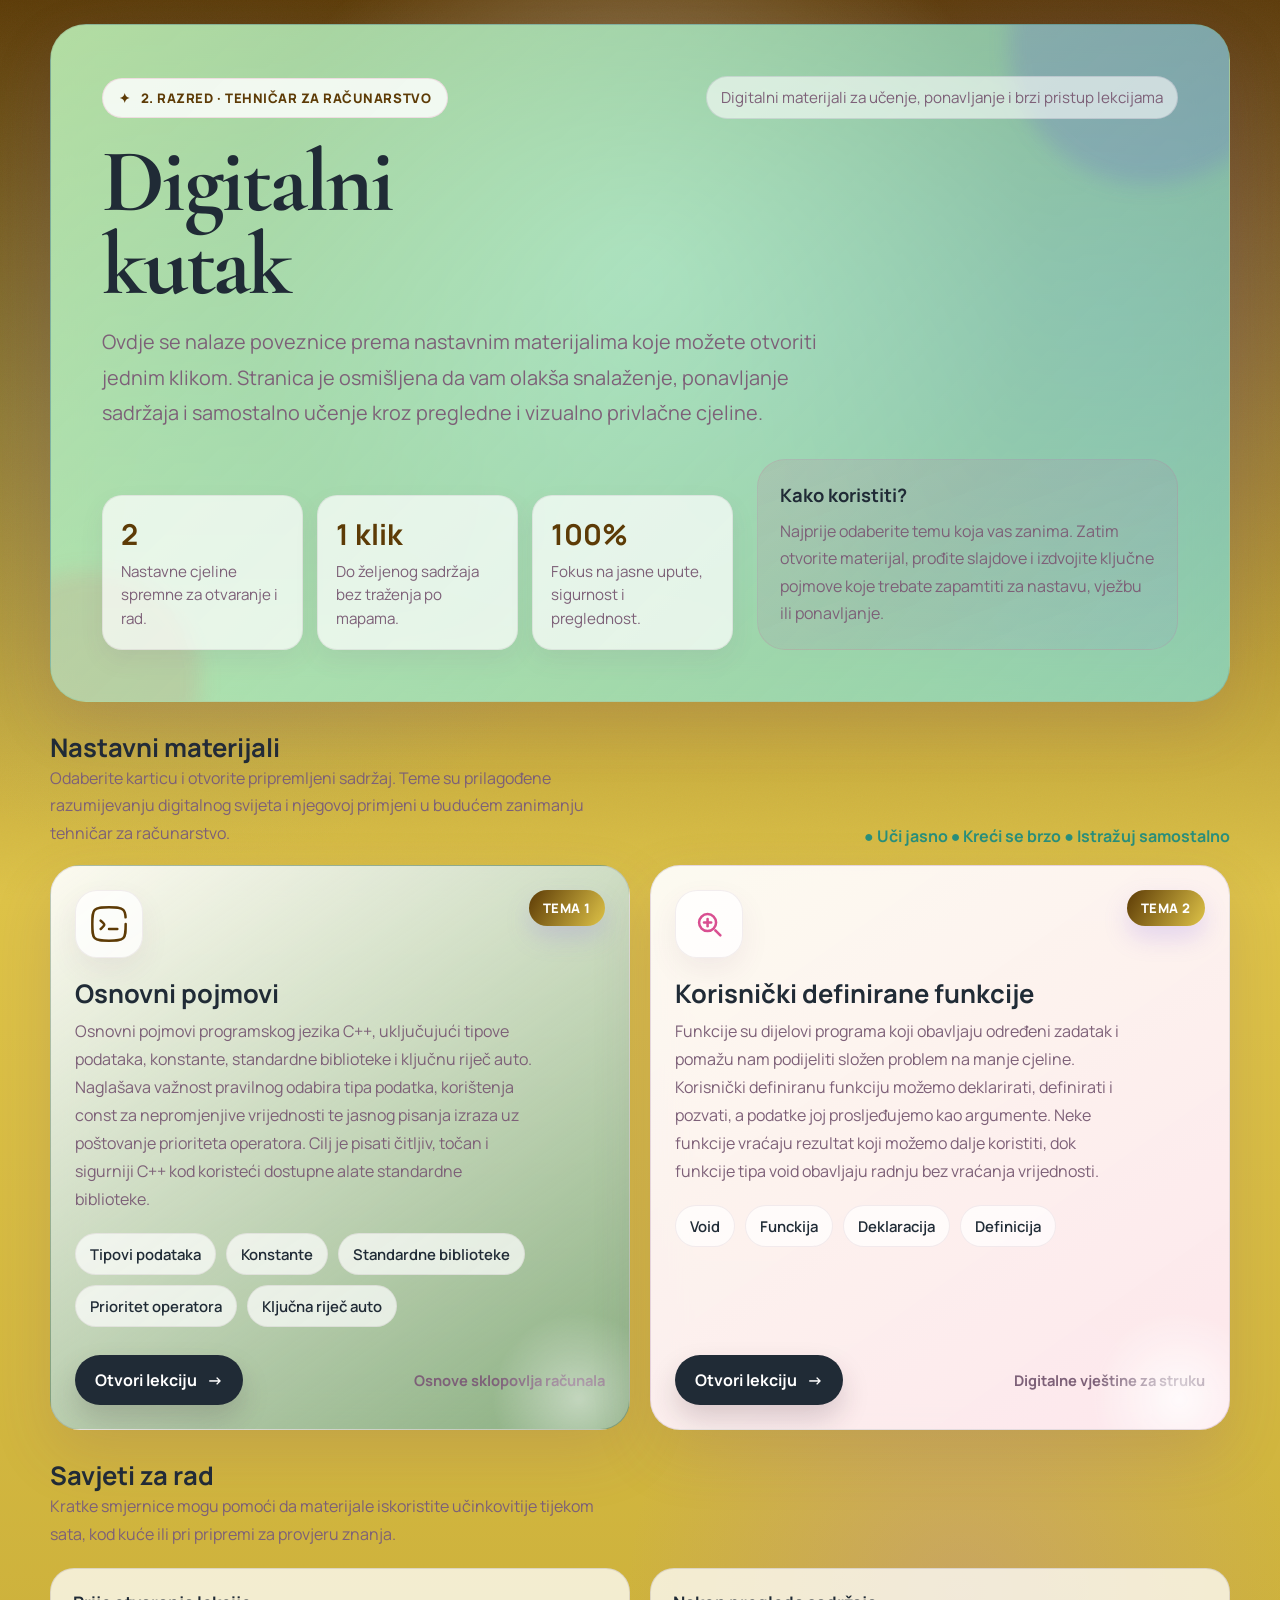
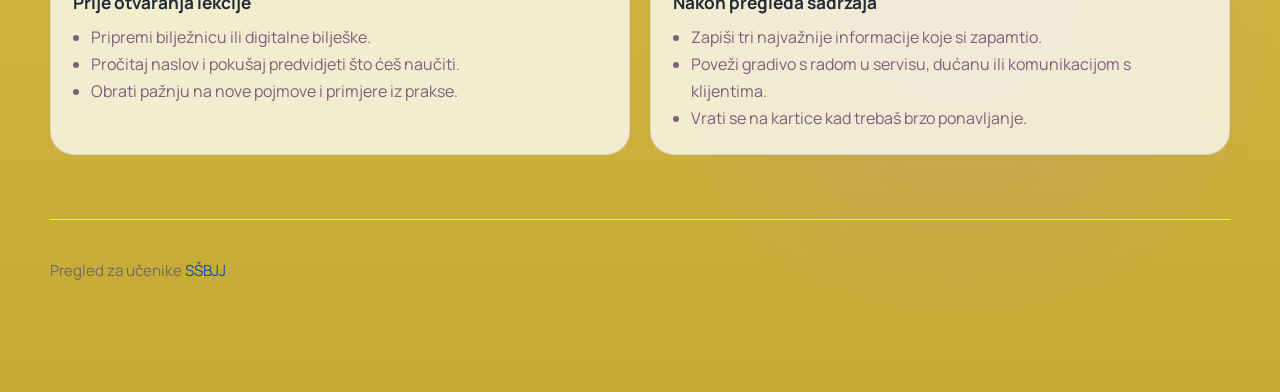
==== commit 2dbca91e: "dodatni materijal o funkcijama" ====
--- a/index.html
+++ b/index.html
@@ -551,7 +551,7 @@
       <div class="hero-grid">
         <div class="stats" aria-label="Brzi pregled materijala">
           <div class="stat">
-            <strong>1</strong>
+            <strong>2</strong>
             <span>Nastavne cjeline spremne za otvaranje i rad.</span>
           </div>
           <div class="stat">
@@ -628,7 +628,8 @@
           </div>
         </a>
 
-        <!-- <a class="card card--pink" href="./pretrazivaci.html" target="_blank" rel="noopener noreferrer"
+        <a class="card card--pink" href="./korisnicki-definirane-funkcije.html" target="_blank"
+          rel="noopener noreferrer"
           aria-label="Otvori materijal Internetski pretraživači i društvene mreže u poslovanju">
           <div class="card-top">
             <div class="icon-wrap" aria-hidden="true">
@@ -643,19 +644,19 @@
             <span class="tag">Tema 2</span>
           </div>
 
-          <h3>Internetski pretraživači i društvene mreže</h3>
+          <h3>Korisnički definirane funkcije</h3>
           <p>
-            Ovaj materijal pokazuje kako tražiti informacije, procijeniti vjerodostojnost izvora i razumjeti digitalnu
-            prisutnost u poslovanju.
-            Posebno je koristan za zanimanje kozmetičara jer povezuje online komunikaciju, klijente i profesionalni
-            nastup.
+            Funkcije su dijelovi programa koji obavljaju određeni zadatak i pomažu nam podijeliti složen problem na
+            manje cjeline. Korisnički definiranu funkciju možemo deklarirati, definirati i pozvati, a podatke joj
+            prosljeđujemo kao argumente. Neke funkcije vraćaju rezultat koji možemo dalje koristiti, dok funkcije tipa
+            void obavljaju radnju bez vraćanja vrijednosti.
           </p>
 
           <div class="highlights" aria-label="Ključne teme">
-            <span class="chip">Ključne riječi</span>
-            <span class="chip">Pouzdani izvori</span>
-            <span class="chip">Društvene mreže</span>
-            <span class="chip">Online reputacija</span>
+            <span class="chip">Void</span>
+            <span class="chip">Funckija</span>
+            <span class="chip">Deklaracija</span>
+            <span class="chip">Definicija</span>
           </div>
 
           <div class="cta-row">
@@ -664,7 +665,7 @@
           </div>
         </a>
 
-        <a class="card card--blue-dark" href="./word.html" target="_blank" rel="noopener noreferrer"
+        <!-- <a class="card card--blue-dark" href="./word.html" target="_blank" rel="noopener noreferrer"
           aria-label="Otvori materijal Programi za oblikovanje i obradu teksta – MS Word">
           <div class="card-top">
             <div class="icon-wrap" aria-hidden="true">
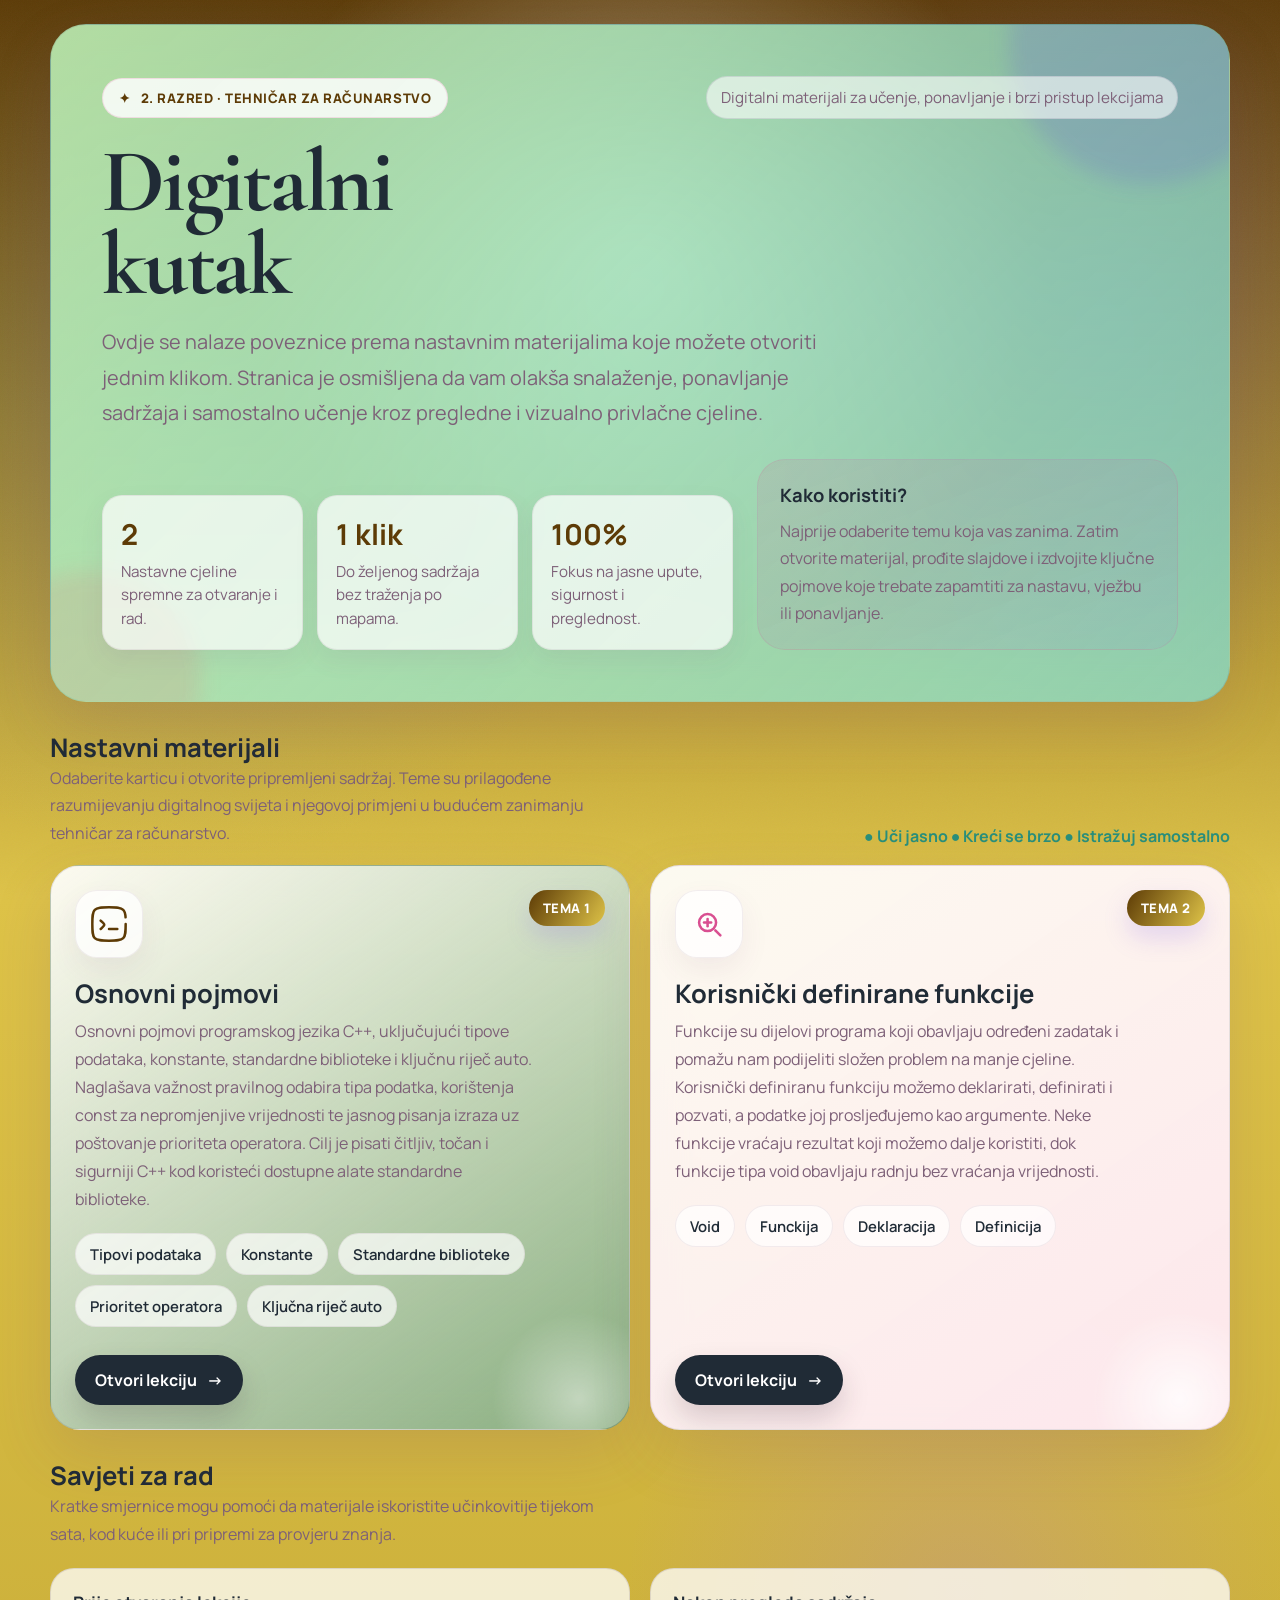
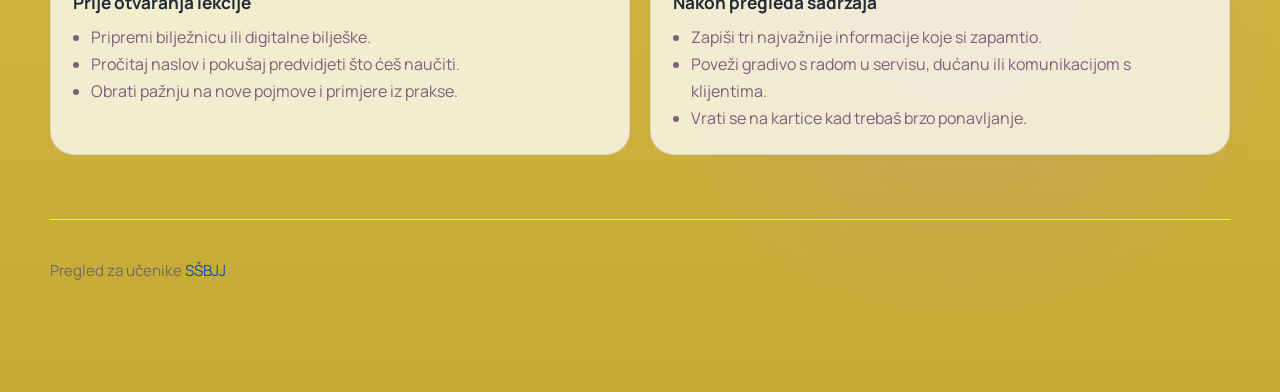
==== commit 2dbdba5d: "quick fix" ====
--- a/index.html
+++ b/index.html
@@ -624,7 +624,7 @@
 
           <div class="cta-row">
             <span class="cta">Otvori lekciju <span aria-hidden="true">→</span></span>
-            <span class="meta">Osnove sklopovlja računala</span>
+            <!-- <span class="meta">Osnove sklopovlja računala</span> -->
           </div>
         </a>
 
@@ -661,7 +661,7 @@
 
           <div class="cta-row">
             <span class="cta">Otvori lekciju <span aria-hidden="true">→</span></span>
-            <span class="meta">Digitalne vještine za struku</span>
+            <!-- <span class="meta">Digitalne vještine za struku</span> -->
           </div>
         </a>
 
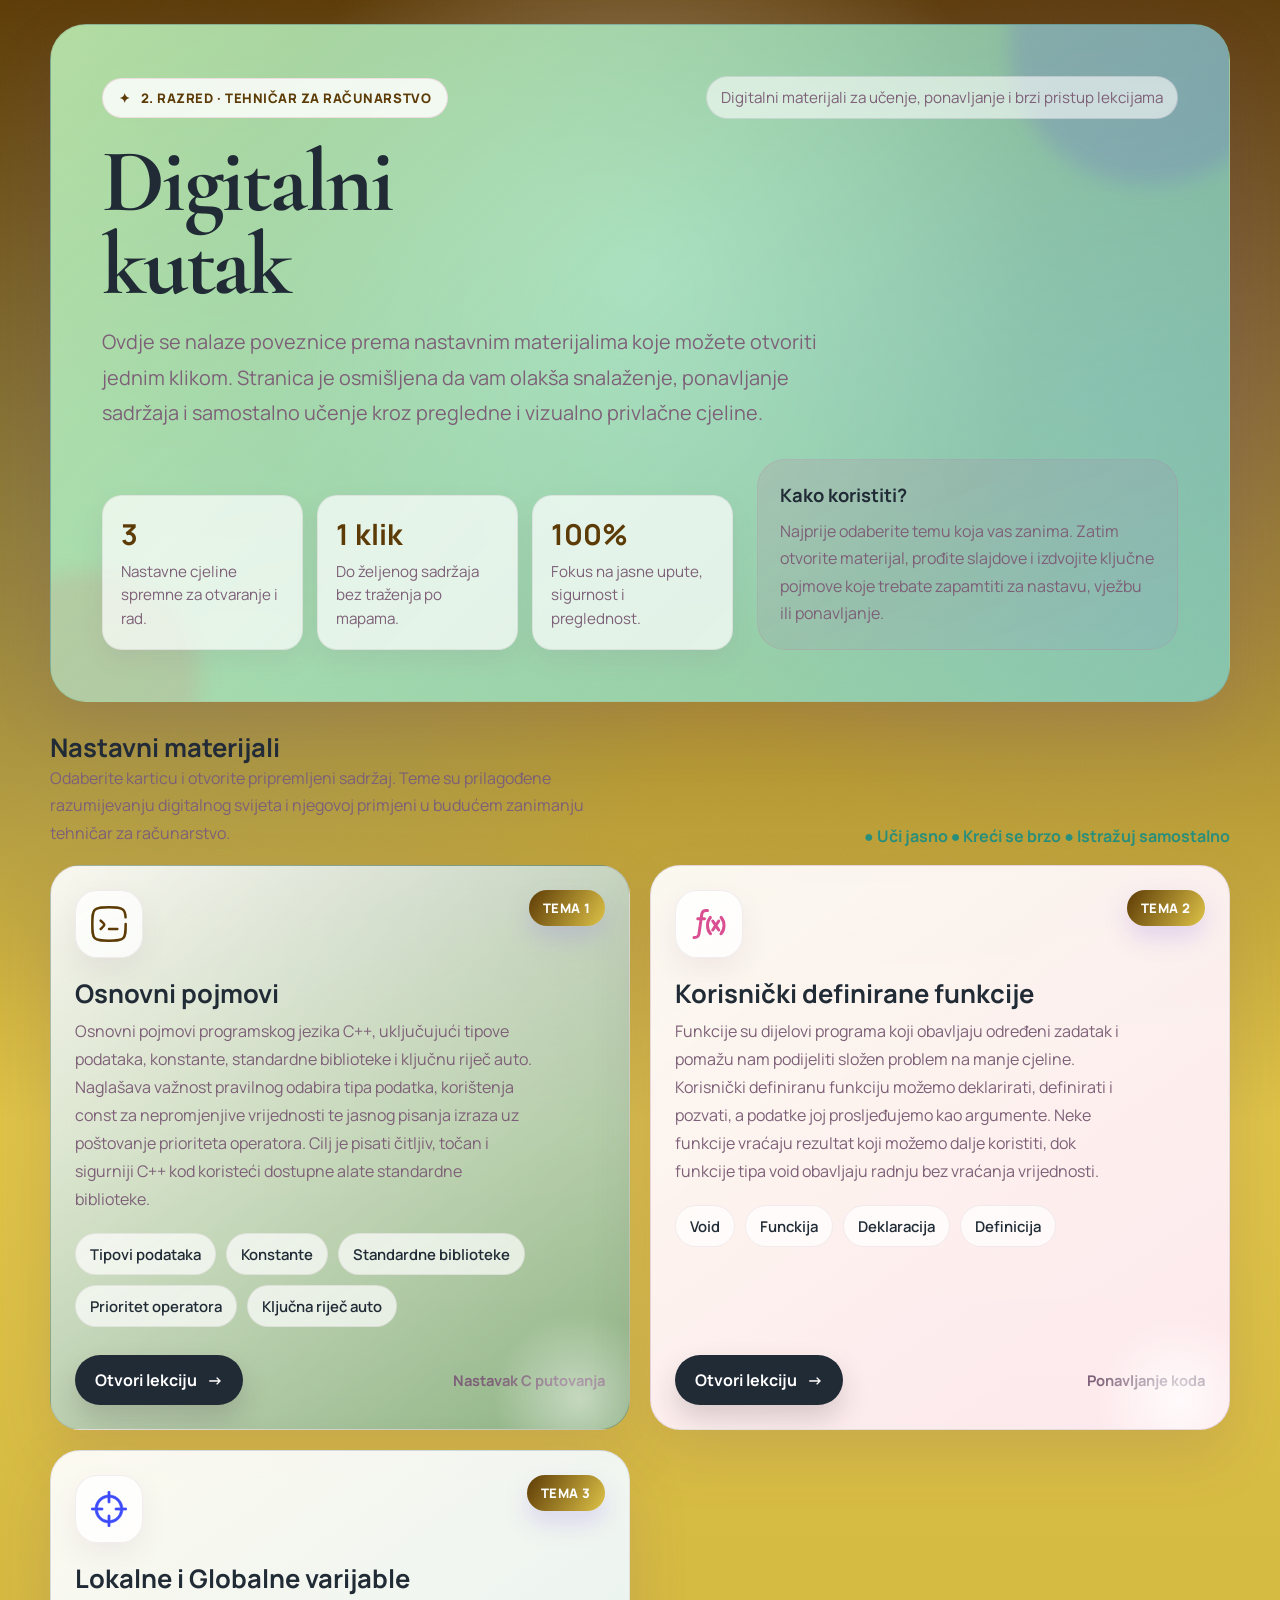
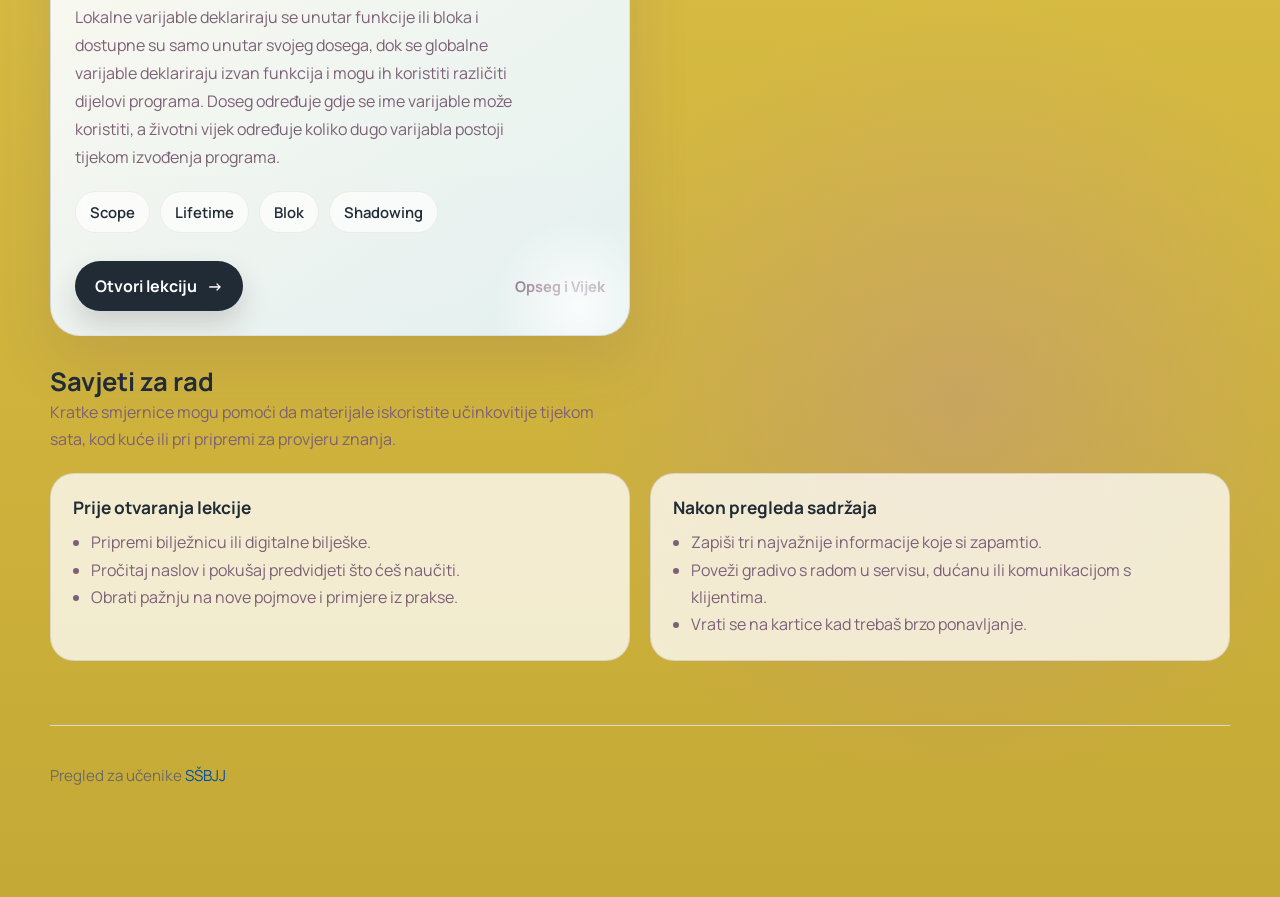
==== commit ed461cc0: "dodatan sadrzaj i izmjene vektora prikaza tema" ====
--- a/index.html
+++ b/index.html
@@ -551,7 +551,7 @@
       <div class="hero-grid">
         <div class="stats" aria-label="Brzi pregled materijala">
           <div class="stat">
-            <strong>2</strong>
+            <strong>3</strong>
             <span>Nastavne cjeline spremne za otvaranje i rad.</span>
           </div>
           <div class="stat">
@@ -624,7 +624,7 @@
 
           <div class="cta-row">
             <span class="cta">Otvori lekciju <span aria-hidden="true">→</span></span>
-            <!-- <span class="meta">Osnove sklopovlja računala</span> -->
+            <span class="meta">Nastavak C putovanja</span>
           </div>
         </a>
 
@@ -633,12 +633,30 @@
           aria-label="Otvori materijal Internetski pretraživači i društvene mreže u poslovanju">
           <div class="card-top">
             <div class="icon-wrap" aria-hidden="true">
-              <svg width="34" height="34" viewBox="0 0 24 24" fill="none" stroke="#d94f91" stroke-width="1.8"
-                stroke-linecap="round" stroke-linejoin="round">
-                <circle cx="11" cy="11" r="6"></circle>
-                <path d="m20 20-3.5-3.5"></path>
-                <path d="M8.5 11h5"></path>
-                <path d="M11 8.5v5"></path>
+              <svg width="36px" viewBox="0 0 48 48" xmlns="http://www.w3.org/2000/svg" fill="#d94f91">
+                <g id="SVGRepo_bgCarrier" stroke-width="0"></g>
+                <g id="SVGRepo_tracerCarrier" stroke-linecap="round" stroke-linejoin="round"></g>
+                <g id="SVGRepo_iconCarrier">
+                  <title>functions</title>
+                  <g id="Layer_2" data-name="Layer 2">
+                    <g id="Q3_icons" data-name="Q3 icons">
+                      <g>
+                        <path
+                          d="M24,25.9a14.7,14.7,0,0,1,3.5-9.6,2,2,0,0,0-3-2.6A18.2,18.2,0,0,0,20,25.9a18.4,18.4,0,0,0,4.5,12.5A2.2,2.2,0,0,0,26,39a2.4,2.4,0,0,0,1.4-.5,2.2,2.2,0,0,0,.1-2.9A14.2,14.2,0,0,1,24,25.9Z">
+                        </path>
+                        <path
+                          d="M41.5,13.7a2,2,0,0,0-3,2.6A14.7,14.7,0,0,1,42,25.9a14.2,14.2,0,0,1-3.5,9.7,2.2,2.2,0,0,0,.1,2.9A2.4,2.4,0,0,0,40,39a2.2,2.2,0,0,0,1.5-.6A18.4,18.4,0,0,0,46,25.9,18.2,18.2,0,0,0,41.5,13.7Z">
+                        </path>
+                        <path
+                          d="M38.7,30.9,35.4,26l3.3-4.9a2,2,0,1,0-3.4-2.2L33,22.4l-2.3-3.5a2,2,0,1,0-3.4,2.2L30.6,26l-3.3,4.9a2.1,2.1,0,0,0,.6,2.8A2,2,0,0,0,29,34a2.1,2.1,0,0,0,1.7-.9L33,29.6l2.3,3.5A2.1,2.1,0,0,0,37,34a2,2,0,0,0,1.1-.3A2.1,2.1,0,0,0,38.7,30.9Z">
+                        </path>
+                        <path
+                          d="M18,15H15.8l.5-3.5A3.9,3.9,0,0,1,20.2,8H22a2,2,0,0,0,0-4H20.2a8.1,8.1,0,0,0-7.9,6.9L11.7,15H9a2,2,0,0,0,0,4h2.2L8.7,36.5A3.9,3.9,0,0,1,4.8,40H4a2,2,0,0,0,0,4h.8a8.1,8.1,0,0,0,7.9-6.9L15.2,19H18a2,2,0,0,0,0-4Z">
+                        </path>
+                      </g>
+                    </g>
+                  </g>
+                </g>
               </svg>
             </div>
             <span class="tag">Tema 2</span>
@@ -661,76 +679,49 @@
 
           <div class="cta-row">
             <span class="cta">Otvori lekciju <span aria-hidden="true">→</span></span>
-            <!-- <span class="meta">Digitalne vještine za struku</span> -->
+            <span class="meta">Ponavljanje koda</span>
           </div>
         </a>
 
-        <!-- <a class="card card--blue-dark" href="./word.html" target="_blank" rel="noopener noreferrer"
+        <a class="card card--blue" href="./lokalne-globalne.html" target="_blank" rel="noopener noreferrer"
           aria-label="Otvori materijal Programi za oblikovanje i obradu teksta – MS Word">
           <div class="card-top">
             <div class="icon-wrap" aria-hidden="true">
-              <svg viewBox="0 0 32 32" xmlns="http://www.w3.org/2000/svg" xmlns:xlink="http://www.w3.org/1999/xlink"
-                fill="#000000" width="34">
+              <svg fill="#3e4bf9" viewBox="0 0 56 56" width="36px" xmlns="http://www.w3.org/2000/svg" stroke="#3e4bf9">
                 <g id="SVGRepo_bgCarrier" stroke-width="0"></g>
                 <g id="SVGRepo_tracerCarrier" stroke-linecap="round" stroke-linejoin="round"></g>
                 <g id="SVGRepo_iconCarrier">
-                  <defs>
-                    <linearGradient id="a" x1="4.494" y1="-1712.086" x2="13.832" y2="-1695.914"
-                      gradientTransform="translate(0 1720)" gradientUnits="userSpaceOnUse">
-                      <stop offset="0" stop-color="#2368c4"></stop>
-                      <stop offset="0.5" stop-color="#1a5dbe"></stop>
-                      <stop offset="1" stop-color="#1146ac"></stop>
-                    </linearGradient>
-                  </defs>
-                  <title>file_type_word</title>
                   <path
-                    d="M28.806,3H9.705A1.192,1.192,0,0,0,8.512,4.191h0V9.5l11.069,3.25L30,9.5V4.191A1.192,1.192,0,0,0,28.806,3Z"
-                    style="fill:#41a5ee"></path>
-                  <path d="M30,9.5H8.512V16l11.069,1.95L30,16Z" style="fill:#2b7cd3"></path>
-                  <path d="M8.512,16v6.5L18.93,23.8,30,22.5V16Z" style="fill:#185abd"></path>
-                  <path d="M9.705,29h19.1A1.192,1.192,0,0,0,30,27.809h0V22.5H8.512v5.309A1.192,1.192,0,0,0,9.705,29Z"
-                    style="fill:#103f91"></path>
-                  <path d="M16.434,8.2H8.512V24.45h7.922a1.2,1.2,0,0,0,1.194-1.191V9.391A1.2,1.2,0,0,0,16.434,8.2Z"
-                    style="opacity:0.10000000149011612;isolation:isolate"></path>
-                  <path d="M15.783,8.85H8.512V25.1h7.271a1.2,1.2,0,0,0,1.194-1.191V10.041A1.2,1.2,0,0,0,15.783,8.85Z"
-                    style="opacity:0.20000000298023224;isolation:isolate"></path>
-                  <path d="M15.783,8.85H8.512V23.8h7.271a1.2,1.2,0,0,0,1.194-1.191V10.041A1.2,1.2,0,0,0,15.783,8.85Z"
-                    style="opacity:0.20000000298023224;isolation:isolate"></path>
-                  <path d="M15.132,8.85H8.512V23.8h6.62a1.2,1.2,0,0,0,1.194-1.191V10.041A1.2,1.2,0,0,0,15.132,8.85Z"
-                    style="opacity:0.20000000298023224;isolation:isolate"></path>
-                  <path
-                    d="M3.194,8.85H15.132a1.193,1.193,0,0,1,1.194,1.191V21.959a1.193,1.193,0,0,1-1.194,1.191H3.194A1.192,1.192,0,0,1,2,21.959V10.041A1.192,1.192,0,0,1,3.194,8.85Z"
-                    style="fill:url(#a)"></path>
-                  <path
-                    d="M6.9,17.988c.023.184.039.344.046.481h.028c.01-.13.032-.287.065-.47s.062-.338.089-.465l1.255-5.407h1.624l1.3,5.326a7.761,7.761,0,0,1,.162,1h.022a7.6,7.6,0,0,1,.135-.975l1.039-5.358h1.477l-1.824,7.748H10.591L9.354,14.742q-.054-.222-.122-.578t-.084-.52H9.127q-.021.189-.084.561c-.042.249-.075.432-.1.552L7.78,19.871H6.024L4.19,12.127h1.5l1.131,5.418A4.469,4.469,0,0,1,6.9,17.988Z"
-                    style="fill:#fff"></path>
+                    d="M 1.6349 29.6579 L 6.3092 29.6579 C 7.1152 40.3421 15.6810 48.9309 26.3422 49.7369 L 26.3422 54.3421 C 26.3422 55.2632 27.0560 56 27.9770 56 C 28.9211 56 29.6349 55.2632 29.6349 54.3421 L 29.6349 49.7369 C 40.2961 48.9309 48.8621 40.3421 49.6676 29.6579 L 54.3423 29.6579 C 55.2633 29.6579 55.9999 28.9210 55.9999 28 C 55.9999 27.0790 55.2633 26.3651 54.3423 26.3651 L 49.6676 26.3651 C 48.8621 15.6809 40.2961 7.0921 29.6349 6.2862 L 29.6349 1.6579 C 29.6349 .7368 28.9211 -2.9976e-15 27.9770 -2.9976021664879227e-15 C 27.0560 -2.9976e-15 26.3422 .7368 26.3422 1.6578829473684213 L 26.3422 6.2862 C 15.6810 7.0921 7.1152 15.6809 6.3092 26.3651 L 1.6349 26.3651 C .7139 26.3651 .1 27.0790 .1 28 C .1 28.9210 .7139 29.6579 1.6349 29.6579 Z M 27.9770 18.9046 C 28.9211 18.9046 29.6349 18.1678 29.6349 17.2467 L 29.6349 10.0395 C 38.2928 10.8224 45.0164 17.6151 45.7766 26.3651 L 38.7534 26.3651 C 37.8323 26.3651 37.0954 27.0790 37.0954 28 C 37.0954 28.9210 37.8323 29.6579 38.7534 29.6579 L 45.7766 29.6579 C 45.0164 38.3849 38.2928 45.1776 29.6349 45.9605 L 29.6349 38.7533 C 29.6349 37.8322 28.9211 37.1185 27.9770 37.1185 C 27.0560 37.1185 26.3422 37.8322 26.3422 38.7533 L 26.3422 45.9605 C 17.6842 45.1776 10.9606 38.3849 10.2007 29.6579 L 17.2238 29.6579 C 18.1448 29.6579 18.8816 28.9210 18.8816 28 C 18.8816 27.0790 18.1448 26.3651 17.2238 26.3651 L 10.2007 26.3651 C 10.9606 17.6151 17.6842 10.8224 26.3422 10.0395 L 26.3422 17.2467 C 26.3422 18.1678 27.0560 18.9046 27.9770 18.9046 Z">
+                  </path>
                 </g>
               </svg>
             </div>
             <span class="tag">Tema 3</span>
           </div>
 
-          <h3>Programi za oblikovanje i obradu teksta – MS Word</h3>
+          <h3>Lokalne i Globalne varijable</h3>
           <p>
-            Materijal uvodi učenike u radno okruženje programa Microsoft Word te objašnjava kako izraditi,
-            urediti i oblikovati tekstualni dokument. Kroz primjere uče se pokretanje programa, rad sa
-            sučeljem, spremanje datoteka te osnovno oblikovanje teksta, odlomaka, stranice, tablica i slika.
+            Lokalne varijable deklariraju se unutar funkcije ili bloka i dostupne su samo unutar svojeg dosega, dok se
+            globalne varijable deklariraju izvan funkcija i mogu ih koristiti različiti dijelovi programa. Doseg
+            određuje gdje se ime varijable može koristiti, a životni vijek određuje koliko dugo varijabla postoji
+            tijekom izvođenja programa.
           </p>
 
           <div class="highlights" aria-label="Ključne teme">
-            <span class="chip">Sučelje i kartice</span>
-            <span class="chip">Pisanje i oblikovanje teksta</span>
-            <span class="chip">Odlomci i stranica</span>
-            <span class="chip">Tablice i slike</span>
+            <span class="chip">Scope</span>
+            <span class="chip">Lifetime</span>
+            <span class="chip">Blok</span>
+            <span class="chip">Shadowing</span>
           </div>
 
           <div class="cta-row">
             <span class="cta">Otvori lekciju <span aria-hidden="true">→</span></span>
-            <span class="meta">Osnove rada u MS Wordu</span>
+            <span class="meta">Opseg i Vijek</span>
           </div>
         </a>
 
-        <a class="card card--yellow" href="./vrste-komunikacije.html" target="_blank" rel="noopener noreferrer"
+        <!-- <a class="card card--yellow" href="./vrste-komunikacije.html" target="_blank" rel="noopener noreferrer"
           aria-label="Otvori materijal Vrste elektroničke komunikacije">
           <div class="card-top">
             <div class="icon-wrap" aria-hidden="true">
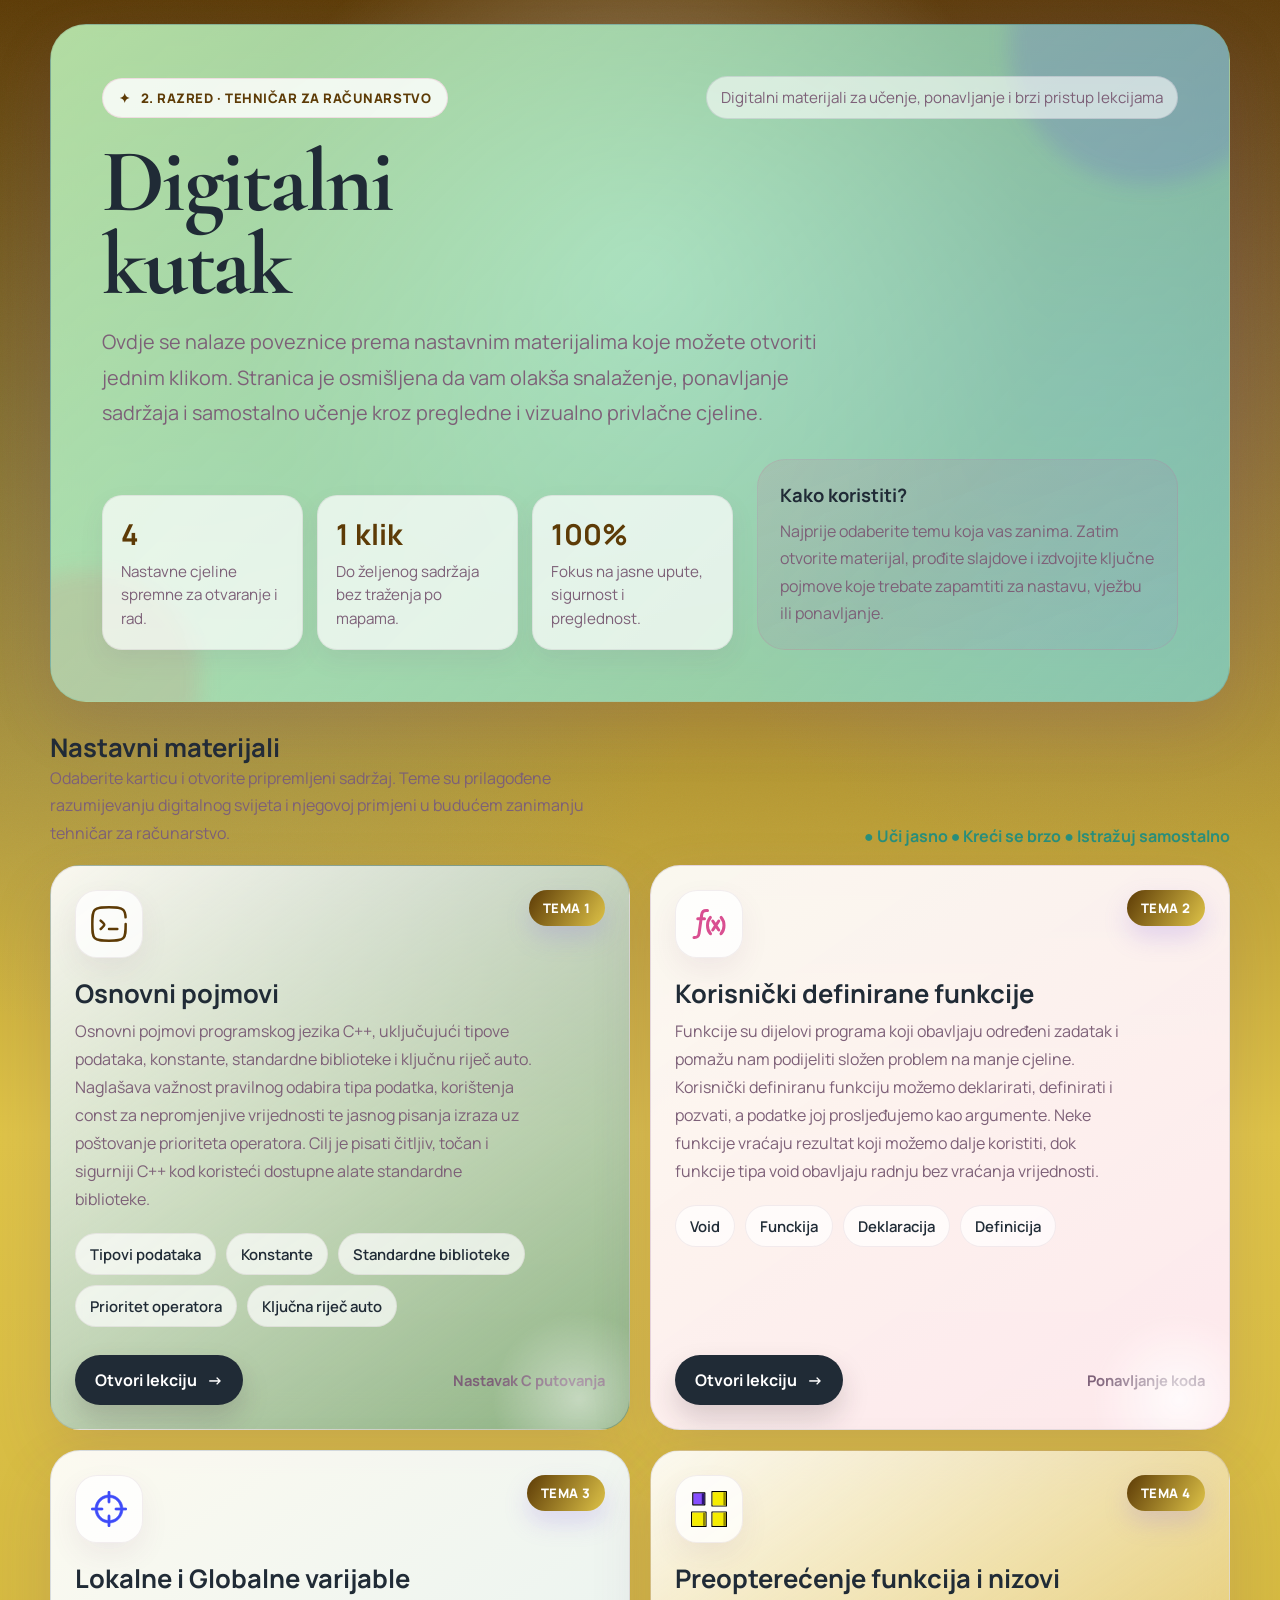
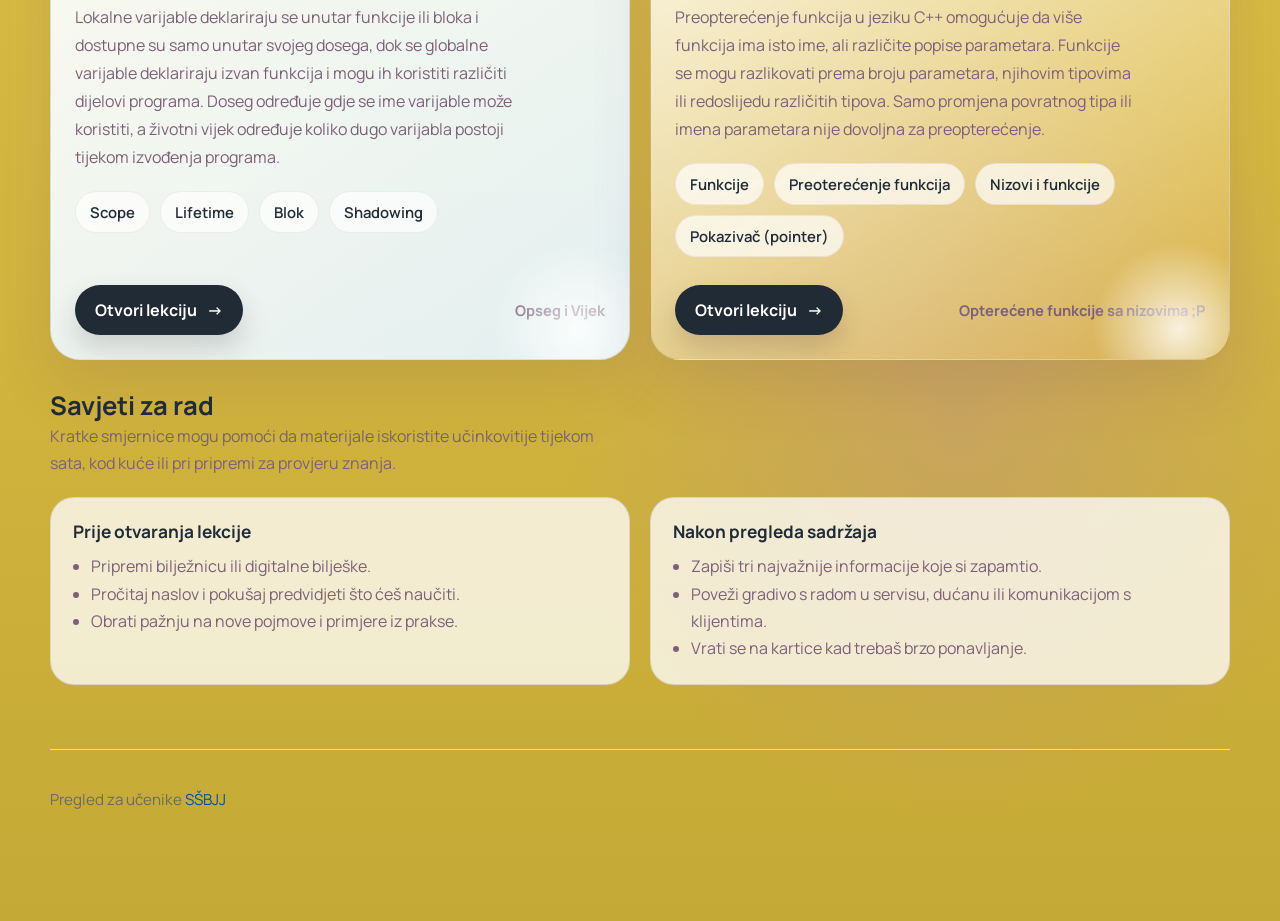
==== commit bdd9c8bc: "dorada naslovne index-a" ====
--- a/index.html
+++ b/index.html
@@ -551,7 +551,7 @@
       <div class="hero-grid">
         <div class="stats" aria-label="Brzi pregled materijala">
           <div class="stat">
-            <strong>3</strong>
+            <strong>4</strong>
             <span>Nastavne cjeline spremne za otvaranje i rad.</span>
           </div>
           <div class="stat">
@@ -721,82 +721,67 @@
           </div>
         </a>
 
-        <!-- <a class="card card--yellow" href="./vrste-komunikacije.html" target="_blank" rel="noopener noreferrer"
-          aria-label="Otvori materijal Vrste elektroničke komunikacije">
+        <a class="card card--yellow" href="./preopterecenje-niz.html" target="_blank" rel="noopener noreferrer"
+          aria-label="Otvori materijal preopterećenje funkcija i nizovi">
           <div class="card-top">
             <div class="icon-wrap" aria-hidden="true">
-              <svg fill="rgba(243, 181, 60, .55)" width="34px" height="34px" viewBox="0 0 64 64" version="1.1"
-                xml:space="preserve" xmlns="http://www.w3.org/2000/svg" xmlns:xlink="http://www.w3.org/1999/xlink"
-                stroke="rgba(243, 181, 60, .55)" stroke-width="1.92">
+              <svg version="1.1" id="Layer_1" width="36" xmlns="http://www.w3.org/2000/svg"
+                xmlns:xlink="http://www.w3.org/1999/xlink" viewBox="0 0 512 512" xml:space="preserve" fill="#000000">
                 <g id="SVGRepo_bgCarrier" stroke-width="0"></g>
                 <g id="SVGRepo_tracerCarrier" stroke-linecap="round" stroke-linejoin="round"></g>
                 <g id="SVGRepo_iconCarrier">
-                  <g id="smart_lamp"></g>
-                  <g id="e-wallet"></g>
-                  <g id="virtual_reality"></g>
-                  <g id="payment"></g>
-                  <g id="cloud_storage"></g>
-                  <g id="security_camera"></g>
-                  <g id="smart_home"></g>
-                  <g id="connection"></g>
-                  <g id="game"></g>
-                  <g id="drone"></g>
-                  <g id="smart_car"></g>
-                  <g id="camera"></g>
-                  <g id="online_business"></g>
-                  <g id="smartwatch"></g>
-                  <g id="online_shopping"></g>
-                  <g id="smart_Television"></g>
-                  <g id="security"></g>
-                  <g id="communication">
-                    <g>
-                      <path
-                        d="M35,30c2.2,0,4-1.8,4-4s-1.8-4-4-4c-2.2,0-4,1.8-4,4S32.8,30,35,30z M35,24c1.1,0,2,0.9,2,2s-0.9,2-2,2s-2-0.9-2-2 S33.9,24,35,24z">
-                      </path>
-                      <path
-                        d="M24,30c2.2,0,4-1.8,4-4s-1.8-4-4-4s-4,1.8-4,4S21.8,30,24,30z M24,24c1.1,0,2,0.9,2,2s-0.9,2-2,2s-2-0.9-2-2 S22.9,24,24,24z">
-                      </path>
-                      <path
-                        d="M13,22c-2.2,0-4,1.8-4,4s1.8,4,4,4s4-1.8,4-4S15.2,22,13,22z M13,28c-1.1,0-2-0.9-2-2s0.9-2,2-2s2,0.9,2,2S14.1,28,13,28z ">
-                      </path>
-                      <path
-                        d="M60.3,9.1c-0.4-0.1-0.8,0-1.1,0.3l-8.5,10.2C50,20.5,48.8,21,47.7,21H45v-6c0-3.3-2.7-6-6-6H9c-3.3,0-6,2.7-6,6v39 c0,0.4,0.3,0.8,0.7,0.9C3.8,55,3.9,55,4,55c0.3,0,0.6-0.1,0.8-0.4l8.5-10.2c0.8-0.9,1.9-1.4,3.1-1.4H19v6c0,3.3,2.7,6,6,6h30 c3.3,0,6-2.7,6-6V10C61,9.6,60.7,9.2,60.3,9.1z M11.7,43.2L5,51.2V15c0-2.2,1.8-4,4-4h30c2.2,0,4,1.8,4,4v22c0,2.2-1.8,4-4,4H16.3 C14.6,41,12.9,41.8,11.7,43.2z M59,49c0,2.2-1.8,4-4,4H25c-2.2,0-4-1.8-4-4v-6h18c3.3,0,6-2.7,6-6V23h2.7c1.8,0,3.5-0.8,4.6-2.2 l6.7-8.1V49z">
-                      </path>
-                      <path
-                        d="M47,38c0,2.2,1.8,4,4,4s4-1.8,4-4s-1.8-4-4-4S47,35.8,47,38z M53,38c0,1.1-0.9,2-2,2s-2-0.9-2-2s0.9-2,2-2S53,36.9,53,38z ">
-                      </path>
-                    </g>
+                  <path
+                    d="M503.467,0h-204.8c-4.719,0-8.533,3.823-8.533,8.533v204.8c0,4.71,3.814,8.533,8.533,8.533h204.8 c4.719,0,8.533-3.823,8.533-8.533V8.533C512,3.823,508.186,0,503.467,0z M494.933,204.8H307.2V17.067h187.733V204.8z">
+                  </path>
+                  <path
+                    d="M503.467,290.133h-204.8c-4.719,0-8.533,3.823-8.533,8.533v204.8c0,4.71,3.814,8.533,8.533,8.533h204.8 c4.719,0,8.533-3.823,8.533-8.533v-204.8C512,293.956,508.186,290.133,503.467,290.133z M494.933,494.933H307.2V307.2h187.733 V494.933z">
+                  </path>
+                  <path
+                    d="M213.333,290.133H8.533c-4.719,0-8.533,3.823-8.533,8.533v204.8C0,508.177,3.814,512,8.533,512h204.8 c4.719,0,8.533-3.823,8.533-8.533v-204.8C221.867,293.956,218.052,290.133,213.333,290.133z M204.8,494.933H17.067V307.2H204.8 V494.933z">
+                  </path>
+                  <path
+                    d="M25.6,204.8h170.667c4.719,0,8.533-3.823,8.533-8.533V25.6c0-4.71-3.814-8.533-8.533-8.533H25.6 c-4.719,0-8.533,3.823-8.533,8.533v170.667C17.067,200.977,20.881,204.8,25.6,204.8z M34.133,34.133h153.6v153.6h-153.6V34.133z">
+                  </path>
+                  <g>
+                    <rect x="307.2" y="17.067" style="fill:#f5ec00;" width="187.733" height="187.733"></rect>
+                    <rect x="307.2" y="307.2" style="fill:#f5ec00;" width="187.733" height="187.733"></rect>
+                    <rect x="17.067" y="307.2" style="fill:#f5ec00;" width="187.733" height="187.733"></rect>
                   </g>
-                  <g id="remote_control"></g>
-                  <g id="satelite_dish"></g>
+                  <path d="M187.733,187.733h-153.6v-153.6h153.6V187.733z"></path>
+                  <rect x="34.133" y="34.133" style="fill:#874efe;" width="153.6" height="153.6"></rect>
+                  <g>
+                    <rect x="460.8" y="17.067" style="fill:#8d8600;" width="34.133" height="187.733"></rect>
+                    <rect x="460.8" y="307.2" style="fill:#8d8600;" width="34.133" height="187.733"></rect>
+                    <rect x="170.667" y="307.2" style="fill:#8d8600;" width="34.133" height="187.733"></rect>
+                  </g>
+                  <rect x="153.6" y="34.133" style="fill:#2c1376;" width="34.133" height="153.6"></rect>
                 </g>
               </svg>
             </div>
             <span class="tag">Tema 4</span>
           </div>
 
-          <h3>Vrste elektroničke komunikacije</h3>
+          <h3>Preopterećenje funkcija i nizovi</h3>
           <p>
-            Materijal sadrži primjere pomoću kojih učenici upoznaju e-poštu, chat aplikacije, videopozive i alate
-            za timsku suradnju te razlikuju formalnu od neformalne komunikacije. Obrađuju se struktura poslovne
-            e-poruke, pravila poslovnog bontona, primjeren jezik i profesionalan ton u komunikaciji s klijentima i
-            suradnicima.
+            Preopterećenje funkcija u jeziku C++ omogućuje da više funkcija ima isto ime, ali različite popise
+            parametara. Funkcije se mogu razlikovati prema broju parametara, njihovim tipovima ili redoslijedu
+            različitih tipova. Samo promjena povratnog tipa ili imena parametara nije dovoljna za preopterećenje.
           </p>
 
           <div class="highlights" aria-label="Ključne teme">
-            <span class="chip">Eketronička komunikacija</span>
-            <span class="chip">Formalno / Neformalno</span>
-            <span class="chip">Pravila pisanja</span>
-            <span class="chip">Rizične poruke</span>
+            <span class="chip">Funkcije</span>
+            <span class="chip">Preoterećenje funkcija</span>
+            <span class="chip">Nizovi i funkcije</span>
+            <span class="chip">Pokazivač (pointer)</span>
           </div>
 
           <div class="cta-row">
             <span class="cta">Otvori lekciju <span aria-hidden="true">→</span></span>
-            <span class="meta">Komunikacija sa klijentima</span>
+            <span class="meta">Opterećene funkcije sa nizovima ;P</span>
           </div>
         </a>
 
-        <a class="card card--red-dark" href="./posta.html" target="_blank" rel="noopener noreferrer"
+        <!-- <a class="card card--red-dark" href="./posta.html" target="_blank" rel="noopener noreferrer"
           aria-label="Otvori materijal Programi za oblikovanje i obradu teksta – MS Word">
           <div class="card-top">
             <div class="icon-wrap" aria-hidden="true">
